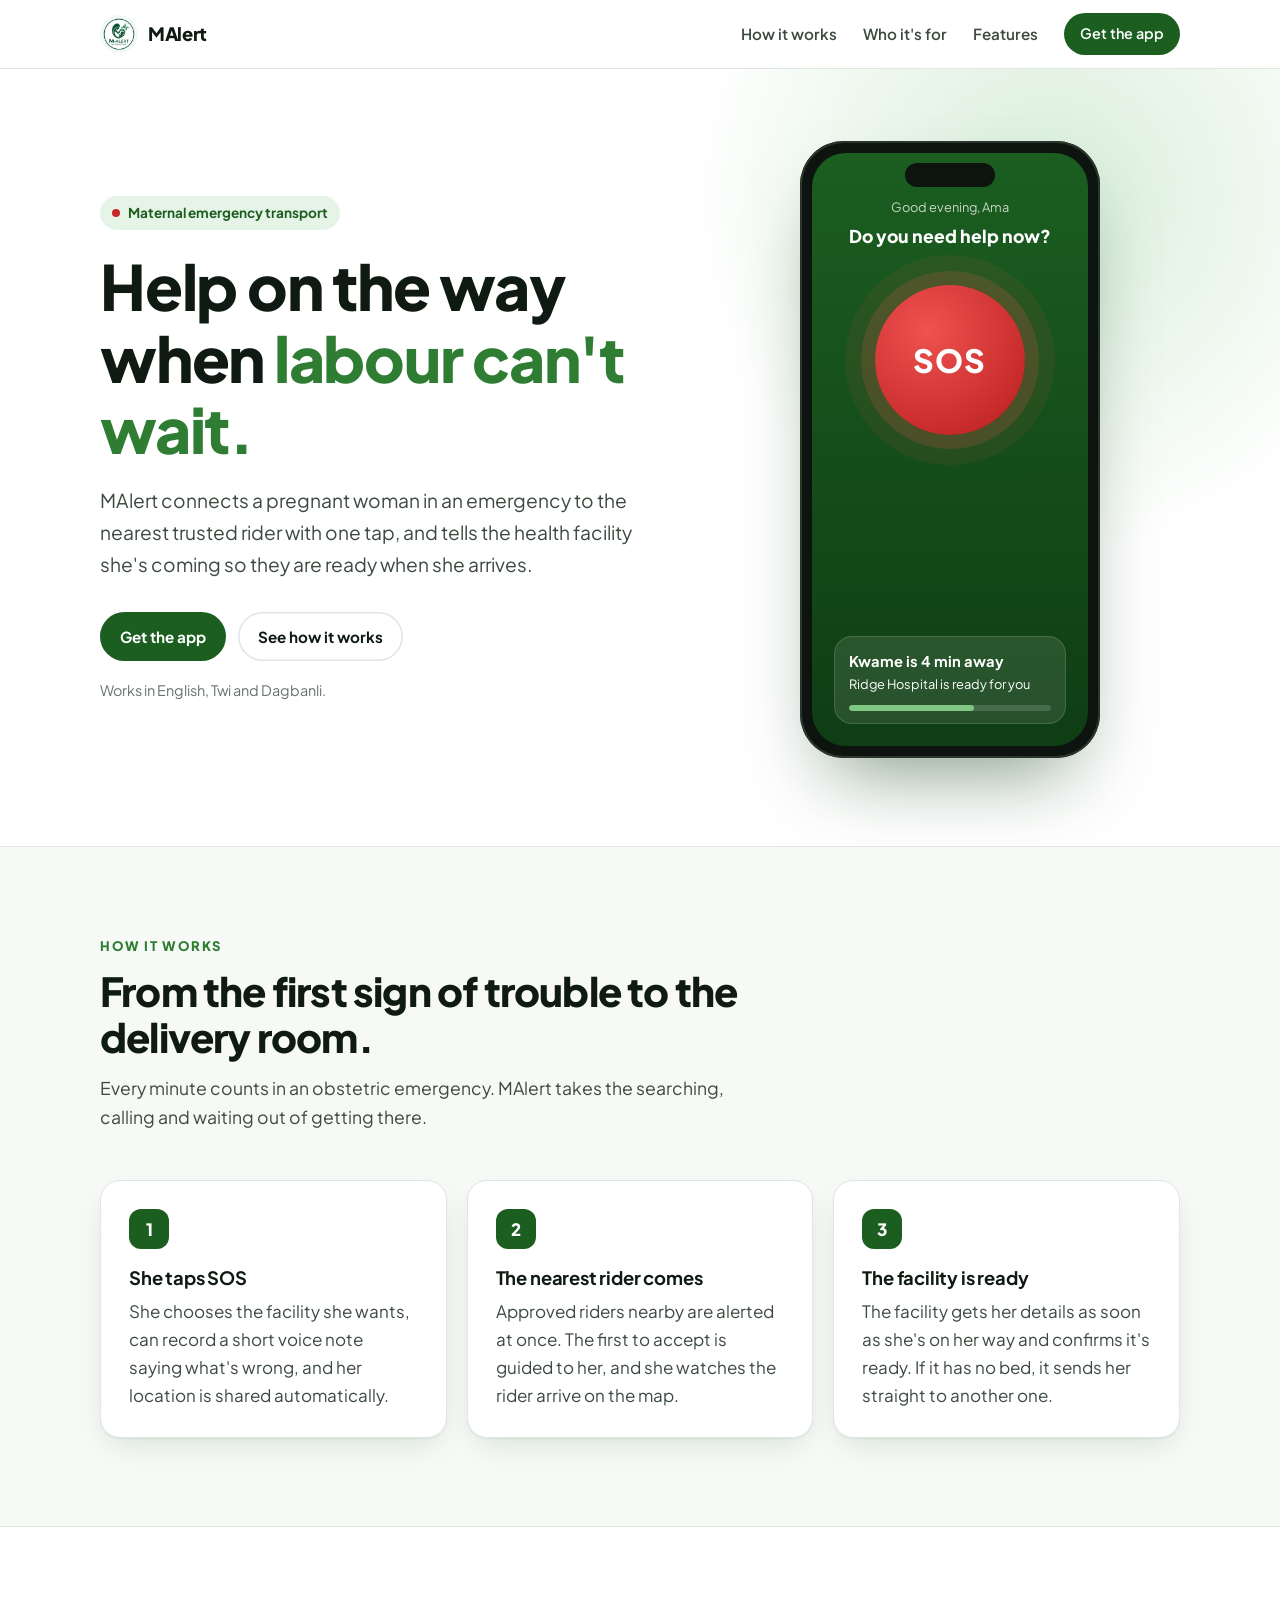
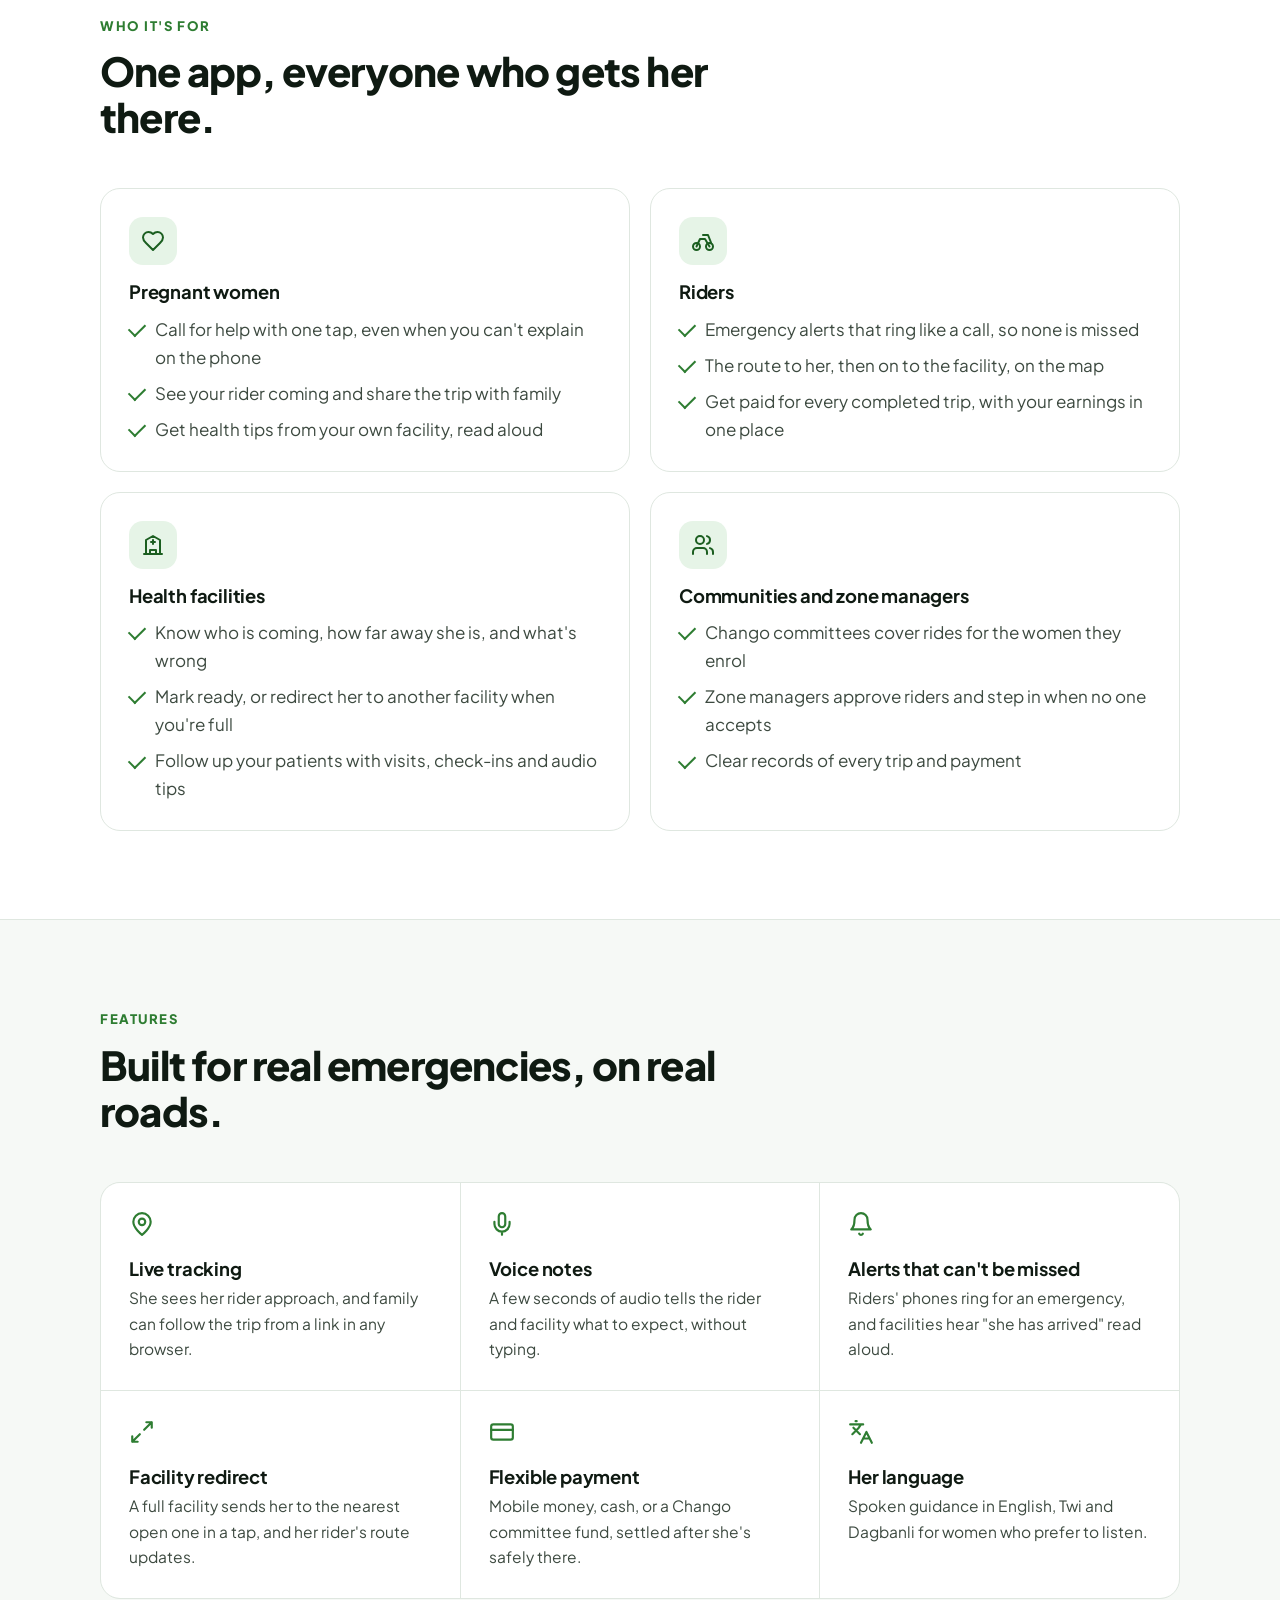
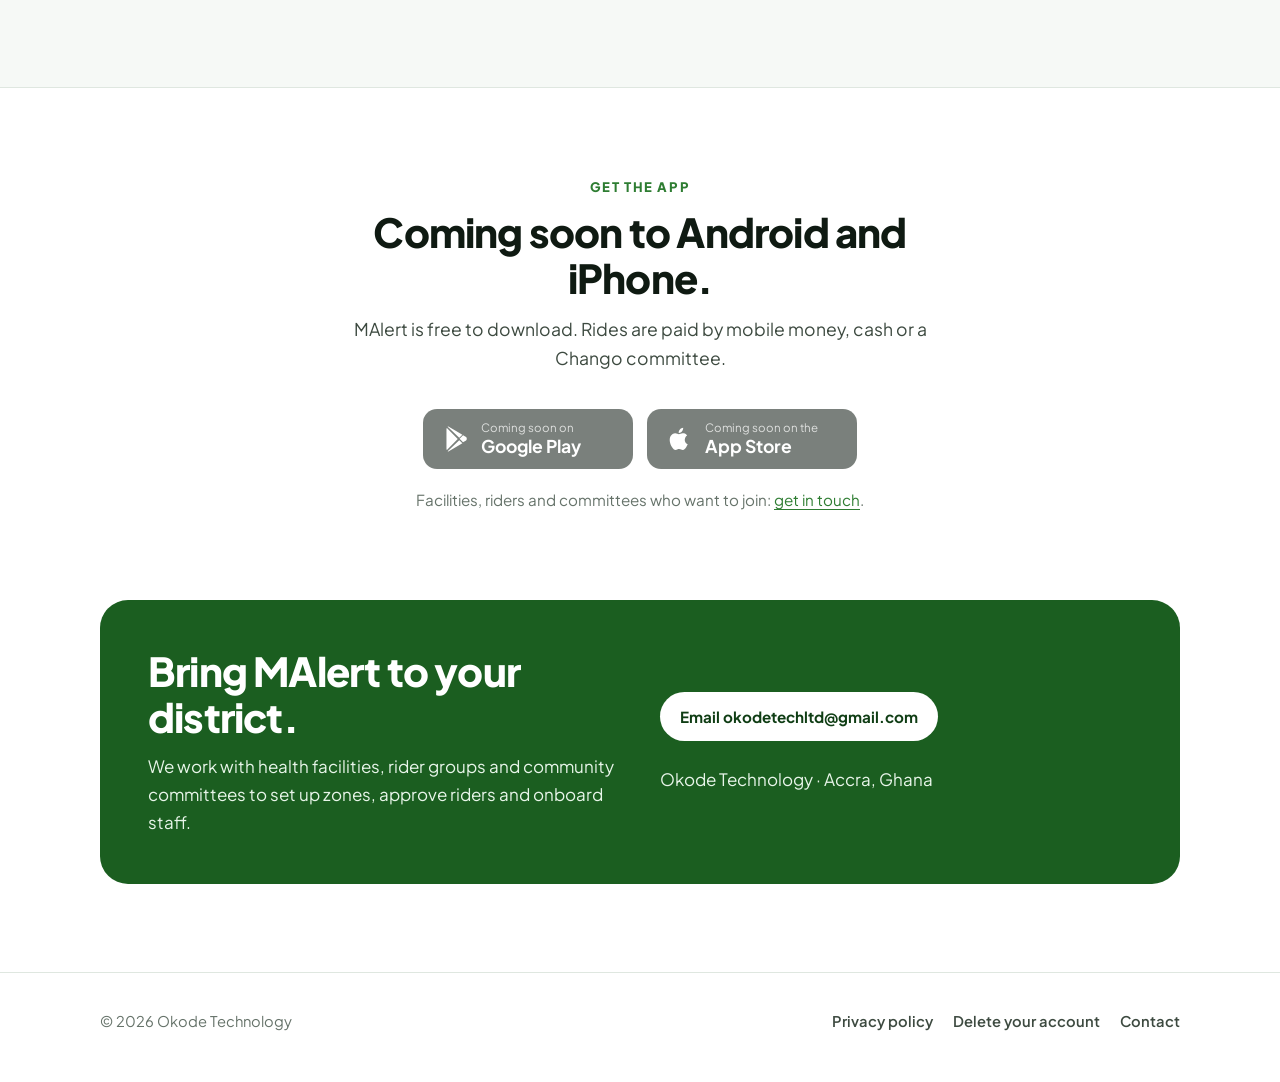
==== index.html @ fe2ef9fe "MAlert website: landing page, privacy policy, account deletion Co-Authored-By: Claude Opus 5.5 <nore" ====
<!doctype html>
<html lang="en">
<head>
<meta charset="utf-8">
<meta name="viewport" content="width=device-width, initial-scale=1">
<title>MAlert: Maternal Emergency Transport</title>
<meta name="description" content="MAlert gets a pregnant woman in an emergency to the right health facility fast: one tap calls the nearest rider, and the facility is ready when she arrives.">
<meta name="theme-color" content="#1b5e20">
<meta property="og:title" content="MAlert: help on the way when labour can't wait">
<meta property="og:description" content="One tap calls the nearest rider. The facility is told she's coming. Built in Ghana for mothers, riders and health facilities.">
<meta property="og:image" content="logo.png">
<meta property="og:type" content="website">
<link rel="icon" href="logo.png" type="image/png">
<link rel="apple-touch-icon" href="logo.png">
<link rel="preconnect" href="https://fonts.googleapis.com">
<link rel="preconnect" href="https://fonts.gstatic.com" crossorigin>
<link href="https://fonts.googleapis.com/css2?family=Plus+Jakarta+Sans:wght@400;500;600;700;800&display=swap" rel="stylesheet">
<link rel="stylesheet" href="styles.css">
</head>
<body>
<a class="skip" href="#main">Skip to content</a>

<header class="site-header">
  <div class="wrap">
    <a class="brand" href="./"><img src="logo.png" alt="" width="38" height="38">MAlert</a>
    <nav class="nav" aria-label="Main">
      <a href="#how">How it works</a>
      <a href="#who">Who it's for</a>
      <a href="#features">Features</a>
      <a class="btn small" href="#download">Get the app</a>
    </nav>
  </div>
</header>

<main id="main">
  <section class="hero">
    <div class="wrap">
      <div>
        <span class="eyebrow"><span class="dot" aria-hidden="true"></span>Maternal emergency transport</span>
        <h1>Help on the way when <span>labour can't wait.</span></h1>
        <p class="lede">MAlert connects a pregnant woman in an emergency to the nearest trusted rider with one tap, and tells the health facility she's coming so they are ready when she arrives.</p>
        <div class="hero-actions">
          <a class="btn" href="#download">Get the app</a>
          <a class="btn ghost" href="#how">See how it works</a>
        </div>
        <p class="hero-note">Works in English, Twi and Dagbanli.</p>
      </div>
      <div aria-hidden="true">
        <div class="phone">
          <div class="screen">
            <span class="notch"></span>
            <span class="greet">Good evening, Ama</span>
            <span class="q">Do you need help now?</span>
            <div class="sos">SOS</div>
            <div class="status-card">
              <b>Kwame is 4 min away</b>
              Ridge Hospital is ready for you
              <div class="bar"><i></i></div>
            </div>
          </div>
        </div>
      </div>
    </div>
  </section>

  <section id="how" class="tint">
    <div class="wrap">
      <div class="section-head">
        <span class="kicker">How it works</span>
        <h2>From the first sign of trouble to the delivery room.</h2>
        <p>Every minute counts in an obstetric emergency. MAlert takes the searching, calling and waiting out of getting there.</p>
      </div>
      <div class="steps">
        <article class="step">
          <h3>She taps SOS</h3>
          <p>She chooses the facility she wants, can record a short voice note saying what's wrong, and her location is shared automatically.</p>
        </article>
        <article class="step">
          <h3>The nearest rider comes</h3>
          <p>Approved riders nearby are alerted at once. The first to accept is guided to her, and she watches the rider arrive on the map.</p>
        </article>
        <article class="step">
          <h3>The facility is ready</h3>
          <p>The facility gets her details as soon as she's on her way and confirms it's ready. If it has no bed, it sends her straight to another one.</p>
        </article>
      </div>
    </div>
  </section>

  <section id="who">
    <div class="wrap">
      <div class="section-head">
        <span class="kicker">Who it's for</span>
        <h2>One app, everyone who gets her there.</h2>
      </div>
      <div class="audiences">
        <article class="audience">
          <div class="icon"><svg width="24" height="24" viewBox="0 0 24 24" fill="none" stroke="currentColor" stroke-width="2" stroke-linecap="round" stroke-linejoin="round" aria-hidden="true"><path d="M19 14c1.49-1.46 3-3.21 3-5.5A5.5 5.5 0 0 0 16.5 3c-1.76 0-3 .5-4.5 2-1.5-1.5-2.74-2-4.5-2A5.5 5.5 0 0 0 2 8.5c0 2.3 1.5 4.05 3 5.5l7 7Z"/></svg></div>
          <h3>Pregnant women</h3>
          <ul>
            <li>Call for help with one tap, even when you can't explain on the phone</li>
            <li>See your rider coming and share the trip with family</li>
            <li>Get health tips from your own facility, read aloud</li>
          </ul>
        </article>
        <article class="audience">
          <div class="icon"><svg width="24" height="24" viewBox="0 0 24 24" fill="none" stroke="currentColor" stroke-width="2" stroke-linecap="round" stroke-linejoin="round" aria-hidden="true"><circle cx="5.5" cy="17.5" r="3.5"/><circle cx="18.5" cy="17.5" r="3.5"/><path d="M15 6h2l3 7.5M5.5 17.5 9 10h5l4.5 7.5M12 6h3"/></svg></div>
          <h3>Riders</h3>
          <ul>
            <li>Emergency alerts that ring like a call, so none is missed</li>
            <li>The route to her, then on to the facility, on the map</li>
            <li>Get paid for every completed trip, with your earnings in one place</li>
          </ul>
        </article>
        <article class="audience">
          <div class="icon"><svg width="24" height="24" viewBox="0 0 24 24" fill="none" stroke="currentColor" stroke-width="2" stroke-linecap="round" stroke-linejoin="round" aria-hidden="true"><path d="M3 21h18M5 21V7l7-4 7 4v14M10 9h4M12 7v4M9 21v-4h6v4"/></svg></div>
          <h3>Health facilities</h3>
          <ul>
            <li>Know who is coming, how far away she is, and what's wrong</li>
            <li>Mark ready, or redirect her to another facility when you're full</li>
            <li>Follow up your patients with visits, check-ins and audio tips</li>
          </ul>
        </article>
        <article class="audience">
          <div class="icon"><svg width="24" height="24" viewBox="0 0 24 24" fill="none" stroke="currentColor" stroke-width="2" stroke-linecap="round" stroke-linejoin="round" aria-hidden="true"><path d="M16 21v-2a4 4 0 0 0-4-4H6a4 4 0 0 0-4 4v2"/><circle cx="9" cy="7" r="4"/><path d="M22 21v-2a4 4 0 0 0-3-3.87M16 3.13a4 4 0 0 1 0 7.75"/></svg></div>
          <h3>Communities and zone managers</h3>
          <ul>
            <li>Chango committees cover rides for the women they enrol</li>
            <li>Zone managers approve riders and step in when no one accepts</li>
            <li>Clear records of every trip and payment</li>
          </ul>
        </article>
      </div>
    </div>
  </section>

  <section id="features" class="tint">
    <div class="wrap">
      <div class="section-head">
        <span class="kicker">Features</span>
        <h2>Built for real emergencies, on real roads.</h2>
      </div>
      <div class="features">
        <div class="feature">
          <svg width="26" height="26" viewBox="0 0 24 24" fill="none" stroke="currentColor" stroke-width="2" stroke-linecap="round" stroke-linejoin="round" aria-hidden="true"><path d="M20 10c0 6-8 12-8 12s-8-6-8-12a8 8 0 0 1 16 0Z"/><circle cx="12" cy="10" r="3"/></svg>
          <h3>Live tracking</h3>
          <p>She sees her rider approach, and family can follow the trip from a link in any browser.</p>
        </div>
        <div class="feature">
          <svg width="26" height="26" viewBox="0 0 24 24" fill="none" stroke="currentColor" stroke-width="2" stroke-linecap="round" stroke-linejoin="round" aria-hidden="true"><path d="M12 2a3 3 0 0 0-3 3v7a3 3 0 0 0 6 0V5a3 3 0 0 0-3-3Z"/><path d="M19 10v2a7 7 0 0 1-14 0v-2M12 19v3"/></svg>
          <h3>Voice notes</h3>
          <p>A few seconds of audio tells the rider and facility what to expect, without typing.</p>
        </div>
        <div class="feature">
          <svg width="26" height="26" viewBox="0 0 24 24" fill="none" stroke="currentColor" stroke-width="2" stroke-linecap="round" stroke-linejoin="round" aria-hidden="true"><path d="M6 8a6 6 0 0 1 12 0c0 7 3 9 3 9H3s3-2 3-9M10.3 21a1.94 1.94 0 0 0 3.4 0"/></svg>
          <h3>Alerts that can't be missed</h3>
          <p>Riders' phones ring for an emergency, and facilities hear "she has arrived" read aloud.</p>
        </div>
        <div class="feature">
          <svg width="26" height="26" viewBox="0 0 24 24" fill="none" stroke="currentColor" stroke-width="2" stroke-linecap="round" stroke-linejoin="round" aria-hidden="true"><path d="M16 3h5v5M21 3l-7 7M8 21H3v-5M3 21l7-7"/></svg>
          <h3>Facility redirect</h3>
          <p>A full facility sends her to the nearest open one in a tap, and her rider's route updates.</p>
        </div>
        <div class="feature">
          <svg width="26" height="26" viewBox="0 0 24 24" fill="none" stroke="currentColor" stroke-width="2" stroke-linecap="round" stroke-linejoin="round" aria-hidden="true"><rect x="2" y="5" width="20" height="14" rx="2"/><path d="M2 10h20"/></svg>
          <h3>Flexible payment</h3>
          <p>Mobile money, cash, or a Chango committee fund, settled after she's safely there.</p>
        </div>
        <div class="feature">
          <svg width="26" height="26" viewBox="0 0 24 24" fill="none" stroke="currentColor" stroke-width="2" stroke-linecap="round" stroke-linejoin="round" aria-hidden="true"><path d="m5 8 6 6M4 14l6-6 2-3M2 5h12M7 2h1M22 22l-5-10-5 10M14 18h6"/></svg>
          <h3>Her language</h3>
          <p>Spoken guidance in English, Twi and Dagbanli for women who prefer to listen.</p>
        </div>
      </div>
    </div>
  </section>

  <section id="download" class="download">
    <div class="wrap">
      <div class="section-head">
        <span class="kicker">Get the app</span>
        <h2>Coming soon to Android and iPhone.</h2>
        <p>MAlert is free to download. Rides are paid by mobile money, cash or a Chango committee.</p>
      </div>
      <div class="stores">
        <a class="store" aria-disabled="true" role="link" tabindex="-1">
          <svg width="26" height="26" viewBox="0 0 24 24" fill="currentColor" aria-hidden="true"><path d="M3.6 1.8c-.3.3-.4.7-.4 1.2v18c0 .5.1.9.4 1.2l10-10.2L3.6 1.8Zm11.4 9.1 2.9-2.9L5.4.8c-.4-.2-.8-.3-1.1-.2l10.7 10.3Zm0 2.2L4.3 23.4c.3.1.7 0 1.1-.2l12.5-7.2-2.9-2.9Zm6.3-2.9-2.8-1.6-3.2 3.2 3.2 3.2 2.8-1.6c.9-.5.9-2.7 0-3.2Z"/></svg>
          <span><small>Coming soon on</small><b>Google Play</b></span>
        </a>
        <a class="store" aria-disabled="true" role="link" tabindex="-1">
          <svg width="26" height="26" viewBox="0 0 24 24" fill="currentColor" aria-hidden="true"><path d="M16.4 12.6c0-2.6 2.1-3.8 2.2-3.9-1.2-1.8-3.1-2-3.7-2-1.6-.2-3.1.9-3.9.9-.8 0-2.1-.9-3.4-.9-1.7 0-3.3 1-4.2 2.6-1.8 3.1-.5 7.7 1.3 10.2.9 1.2 1.9 2.6 3.2 2.6 1.3-.1 1.8-.8 3.3-.8 1.6 0 2 .8 3.4.8 1.4 0 2.3-1.3 3.1-2.5 1-1.4 1.4-2.8 1.4-2.9-.1 0-2.7-1-2.7-4.1ZM13.9 4.9c.7-.9 1.2-2 1-3.2-1 0-2.3.7-3 1.6-.7.8-1.2 2-1.1 3.1 1.2.1 2.4-.6 3.1-1.5Z"/></svg>
          <span><small>Coming soon on the</small><b>App Store</b></span>
        </a>
      </div>
      <p class="soon">Facilities, riders and committees who want to join: <a href="mailto:okodetechltd@gmail.com?subject=Joining%20MAlert">get in touch</a>.</p>
    </div>
  </section>

  <section id="contact" style="padding-top: 0">
    <div class="wrap">
      <div class="contact">
        <div>
          <h2>Bring MAlert to your district.</h2>
          <p>We work with health facilities, rider groups and community committees to set up zones, approve riders and onboard staff.</p>
        </div>
        <div class="contact-actions">
          <a class="btn" href="mailto:okodetechltd@gmail.com?subject=MAlert%20partnership">Email okodetechltd@gmail.com</a>
          <p>Okode Technology · Accra, Ghana</p>
        </div>
      </div>
    </div>
  </section>
</main>

<footer>
  <div class="wrap">
    <span>© 2026 Okode Technology</span>
    <nav aria-label="Legal">
      <a href="privacy.html">Privacy policy</a>
      <a href="delete-account.html">Delete your account</a>
      <a href="mailto:okodetechltd@gmail.com">Contact</a>
    </nav>
  </div>
</footer>
</body>
</html>
---- styles.css ----
:root {
  --green-900: #0f3d14;
  --green-800: #1b5e20;
  --green-700: #2e7d32;
  --green-500: #4caf50;
  --green-100: #e6f4e7;
  --green-50: #f3faf3;
  --ink: #0f1a12;
  --body: #3d4a40;
  --muted: #66736a;
  --line: #dfe7e0;
  --bg: #ffffff;
  --surface: #f6f9f6;
  --card: #ffffff;
  --red: #c62828;
  --red-100: #fdecec;
  --amber: #b45309;
  --amber-100: #fef3c7;
  --radius: 20px;
  --shadow: 0 1px 2px rgba(15, 61, 20, .06), 0 12px 32px -12px rgba(15, 61, 20, .18);
  color-scheme: light;
}

@media (prefers-color-scheme: dark) {
  :root {
    --green-100: #163a1a;
    --green-50: #10261a;
    --ink: #eef4ef;
    --body: #c4d0c6;
    --muted: #93a196;
    --line: #253328;
    --bg: #0b130d;
    --surface: #0f1a12;
    --card: #132016;
    --red-100: #3a1414;
    --amber-100: #3a2a0c;
    --shadow: 0 1px 2px rgba(0, 0, 0, .3), 0 12px 32px -12px rgba(0, 0, 0, .6);
    color-scheme: dark;
  }
}

* { box-sizing: border-box; }
html { scroll-behavior: smooth; -webkit-text-size-adjust: 100%; }
@media (prefers-reduced-motion: reduce) { html { scroll-behavior: auto; } }

body {
  margin: 0;
  background: var(--bg);
  color: var(--body);
  font: 17px/1.65 "Plus Jakarta Sans", system-ui, -apple-system, "Segoe UI", Roboto, sans-serif;
  overflow-x: hidden;
}

h1, h2, h3 { color: var(--ink); line-height: 1.15; letter-spacing: -0.02em; margin: 0; }
h1 { font-size: clamp(2.3rem, 5.4vw, 3.9rem); font-weight: 800; }
h2 { font-size: clamp(1.75rem, 3.6vw, 2.5rem); font-weight: 800; }
h3 { font-size: 1.15rem; font-weight: 700; letter-spacing: -0.01em; }
p { margin: 0; }
a { color: var(--green-700); text-underline-offset: 3px; }
@media (prefers-color-scheme: dark) { a { color: var(--green-500); } }
img { max-width: 100%; display: block; }

.wrap { width: 100%; max-width: 1120px; margin: 0 auto; padding: 0 20px; }
.skip { position: absolute; left: -999px; top: 8px; background: var(--ink); color: var(--bg); padding: 8px 14px; border-radius: 8px; z-index: 10; }
.skip:focus { left: 8px; }
:focus-visible { outline: 3px solid var(--green-500); outline-offset: 3px; border-radius: 6px; }

/* ── Header ───────────────────────────── */
.site-header {
  position: sticky; top: 0; z-index: 5;
  background: color-mix(in srgb, var(--bg) 86%, transparent);
  backdrop-filter: saturate(1.4) blur(12px);
  -webkit-backdrop-filter: saturate(1.4) blur(12px);
  border-bottom: 1px solid var(--line);
}
.site-header .wrap { display: flex; align-items: center; gap: 24px; height: 68px; }
.brand { display: flex; align-items: center; gap: 10px; text-decoration: none; color: var(--ink); font-weight: 800; font-size: 1.15rem; letter-spacing: -0.02em; }
.brand img { width: 38px; height: 38px; border-radius: 50%; }
.nav { margin-left: auto; display: flex; gap: 26px; align-items: center; }
.nav a { color: var(--body); text-decoration: none; font-weight: 600; font-size: .95rem; }
.nav a:hover { color: var(--green-700); }
.nav .btn { color: #fff; }
@media (max-width: 760px) { .nav a:not(.btn) { display: none; } }

.btn {
  display: inline-flex; align-items: center; gap: 8px;
  padding: 12px 20px; border-radius: 999px;
  background: var(--green-800); color: #fff; text-decoration: none;
  font-weight: 700; font-size: .95rem; border: 0;
  transition: background .15s ease, transform .15s ease;
}
.btn:hover { background: var(--green-900); transform: translateY(-1px); }
.btn.ghost { background: transparent; color: var(--ink); box-shadow: inset 0 0 0 1.5px var(--line); }
.btn.ghost:hover { background: var(--surface); }
.btn.small { padding: 9px 16px; font-size: .9rem; }

/* ── Hero ─────────────────────────────── */
.hero { position: relative; padding: 72px 0 88px; overflow: hidden; }
.hero::before {
  content: ""; position: absolute; inset: -30% -10% auto auto; width: 720px; height: 720px;
  background: radial-gradient(closest-side, color-mix(in srgb, var(--green-500) 22%, transparent), transparent);
  pointer-events: none;
}
.hero .wrap { position: relative; display: grid; grid-template-columns: 1.1fr .9fr; gap: 56px; align-items: center; }
@media (max-width: 900px) { .hero .wrap { grid-template-columns: 1fr; gap: 48px; } .hero { padding-top: 48px; } }
.eyebrow {
  display: inline-flex; align-items: center; gap: 8px;
  background: var(--green-100); color: var(--green-800);
  padding: 6px 12px; border-radius: 999px; font-weight: 700; font-size: .85rem; margin-bottom: 20px;
}
@media (prefers-color-scheme: dark) { .eyebrow { color: #a5d6a7; } }
.eyebrow .dot { width: 8px; height: 8px; border-radius: 50%; background: var(--red); box-shadow: 0 0 0 0 rgba(198, 40, 40, .5); animation: ping 2s infinite; }
@keyframes ping { 70% { box-shadow: 0 0 0 8px rgba(198, 40, 40, 0); } 100% { box-shadow: 0 0 0 0 rgba(198, 40, 40, 0); } }
@media (prefers-reduced-motion: reduce) { .eyebrow .dot { animation: none; } }
.hero h1 span { color: var(--green-700); }
@media (prefers-color-scheme: dark) { .hero h1 span { color: var(--green-500); } }
.lede { font-size: 1.2rem; margin-top: 20px; max-width: 34em; }
.hero-actions { display: flex; flex-wrap: wrap; gap: 12px; margin-top: 32px; }
.hero-note { margin-top: 18px; font-size: .9rem; color: var(--muted); }

/* Phone mock-up */
.phone {
  width: 300px; max-width: 100%; margin: 0 auto; aspect-ratio: 9 / 18.5;
  border-radius: 44px; padding: 12px; background: #0d140f;
  box-shadow: 0 40px 80px -30px rgba(15, 61, 20, .55), inset 0 0 0 2px #2a352c;
}
.screen {
  position: relative; height: 100%; border-radius: 34px; overflow: hidden;
  background: linear-gradient(180deg, #1b5e20 0%, #0f3d14 100%); color: #fff;
  display: flex; flex-direction: column; align-items: center; padding: 44px 22px 22px; text-align: center;
}
.screen .notch { position: absolute; top: 10px; left: 50%; transform: translateX(-50%); width: 90px; height: 24px; border-radius: 20px; background: #0d140f; }
.screen .greet { font-size: .8rem; opacity: .75; }
.screen .q { font-weight: 800; font-size: 1.1rem; margin-top: 4px; }
.sos {
  margin: 34px 0 26px; width: 150px; height: 150px; border-radius: 50%;
  background: radial-gradient(circle at 35% 30%, #ef5350, #b71c1c);
  display: grid; place-items: center; font-weight: 800; font-size: 2rem; letter-spacing: .04em;
  box-shadow: 0 0 0 14px rgba(239, 83, 80, .18), 0 0 0 30px rgba(239, 83, 80, .08);
}
.sos small { display: block; font-size: .7rem; font-weight: 600; letter-spacing: 0; opacity: .9; margin-top: -30px; }
.status-card {
  width: 100%; margin-top: auto; background: rgba(255, 255, 255, .1); border: 1px solid rgba(255, 255, 255, .14);
  border-radius: 18px; padding: 12px 14px; text-align: left; font-size: .8rem;
}
.status-card b { display: block; font-size: .92rem; }
.status-card .bar { height: 6px; border-radius: 6px; background: rgba(255, 255, 255, .15); margin-top: 10px; overflow: hidden; }
.status-card .bar i { display: block; height: 100%; width: 62%; background: #81c784; border-radius: 6px; }

/* ── Sections ─────────────────────────── */
section { padding: 88px 0; }
section.tint { background: var(--surface); border-block: 1px solid var(--line); }
.section-head { max-width: 640px; margin-bottom: 48px; }
.section-head p { margin-top: 14px; font-size: 1.1rem; }
.kicker { display: block; color: var(--green-700); font-weight: 800; font-size: .82rem; text-transform: uppercase; letter-spacing: .12em; margin-bottom: 12px; }
@media (prefers-color-scheme: dark) { .kicker { color: var(--green-500); } }

.steps { display: grid; grid-template-columns: repeat(3, 1fr); gap: 20px; counter-reset: step; }
@media (max-width: 860px) { .steps { grid-template-columns: 1fr; } }
.step { background: var(--card); border: 1px solid var(--line); border-radius: var(--radius); padding: 28px; box-shadow: var(--shadow); }
.step::before {
  counter-increment: step; content: counter(step);
  display: grid; place-items: center; width: 40px; height: 40px; border-radius: 12px;
  background: var(--green-800); color: #fff; font-weight: 800; margin-bottom: 18px;
}
.step p { margin-top: 8px; }

.audiences { display: grid; grid-template-columns: repeat(2, 1fr); gap: 20px; }
@media (max-width: 760px) { .audiences { grid-template-columns: 1fr; } }
.audience { background: var(--card); border: 1px solid var(--line); border-radius: var(--radius); padding: 28px; }
.audience .icon { width: 48px; height: 48px; border-radius: 14px; display: grid; place-items: center; background: var(--green-100); color: var(--green-800); margin-bottom: 16px; }
@media (prefers-color-scheme: dark) { .audience .icon { color: #a5d6a7; } }
.audience ul { margin: 12px 0 0; padding: 0; list-style: none; }
.audience li { position: relative; padding-left: 26px; margin-top: 8px; }
.audience li::before {
  content: ""; position: absolute; left: 0; top: .5em; width: 14px; height: 8px;
  border-left: 2.5px solid var(--green-700); border-bottom: 2.5px solid var(--green-700); transform: rotate(-45deg);
}

.features { display: grid; grid-template-columns: repeat(3, 1fr); gap: 1px; background: var(--line); border: 1px solid var(--line); border-radius: var(--radius); overflow: hidden; }
@media (max-width: 900px) { .features { grid-template-columns: repeat(2, 1fr); } }
@media (max-width: 600px) { .features { grid-template-columns: 1fr; } }
.feature { background: var(--card); padding: 28px; }
.feature svg { color: var(--green-700); margin-bottom: 14px; }
@media (prefers-color-scheme: dark) { .feature svg { color: var(--green-500); } }
.feature p { margin-top: 6px; font-size: .97rem; }

/* Download */
.download { text-align: center; }
.download .section-head { margin: 0 auto 36px; }
.stores { display: flex; flex-wrap: wrap; gap: 14px; justify-content: center; }
.store {
  display: inline-flex; align-items: center; gap: 12px; min-width: 210px;
  padding: 12px 20px; border-radius: 14px; background: var(--ink); color: var(--bg); text-decoration: none; text-align: left;
}
.store small { display: block; font-size: .72rem; opacity: .75; line-height: 1.2; }
.store b { display: block; font-size: 1.1rem; line-height: 1.25; }
.store[aria-disabled="true"] { opacity: .55; cursor: default; }
.soon { margin-top: 18px; color: var(--muted); font-size: .95rem; }

/* Contact */
.contact { display: grid; grid-template-columns: 1fr 1fr; gap: 40px; align-items: center; background: var(--green-800); color: #e8f5e9; border-radius: 28px; padding: 48px; }
.contact h2 { color: #fff; }
.contact p { margin-top: 12px; }
.contact a { color: #fff; }
.contact .btn { background: #fff; color: var(--green-900); }
.contact .btn:hover { background: #e8f5e9; }
.contact-actions { display: flex; flex-direction: column; gap: 12px; align-items: flex-start; }
@media (max-width: 760px) { .contact { grid-template-columns: 1fr; padding: 32px 24px; } }

/* ── Footer ───────────────────────────── */
footer { border-top: 1px solid var(--line); padding: 36px 0 48px; font-size: .92rem; color: var(--muted); }
footer .wrap { display: flex; flex-wrap: wrap; gap: 16px 32px; align-items: center; justify-content: space-between; }
footer nav { display: flex; flex-wrap: wrap; gap: 20px; }
footer a { color: var(--body); text-decoration: none; font-weight: 600; }
footer a:hover { color: var(--green-700); }

/* ── Document pages (privacy, delete account) ── */
.doc { padding: 56px 0 80px; }
.doc .wrap { max-width: 760px; }
.doc h1 { font-size: clamp(2rem, 4.4vw, 2.8rem); }
.doc h2 { font-size: 1.3rem; margin: 2.2rem 0 .6rem; letter-spacing: -0.01em; }
.doc p, .doc li { margin-top: .6rem; }
.doc ul, .doc ol { padding-left: 1.3rem; }
.doc .updated { color: var(--muted); font-size: .95rem; margin-top: 10px; }
.doc .note { margin-top: 1.4rem; background: var(--amber-100); border-radius: 14px; padding: 14px 18px; color: var(--ink); }
.doc .card { background: var(--surface); border: 1px solid var(--line); border-radius: var(--radius); padding: 22px 24px; margin-top: 1.2rem; }
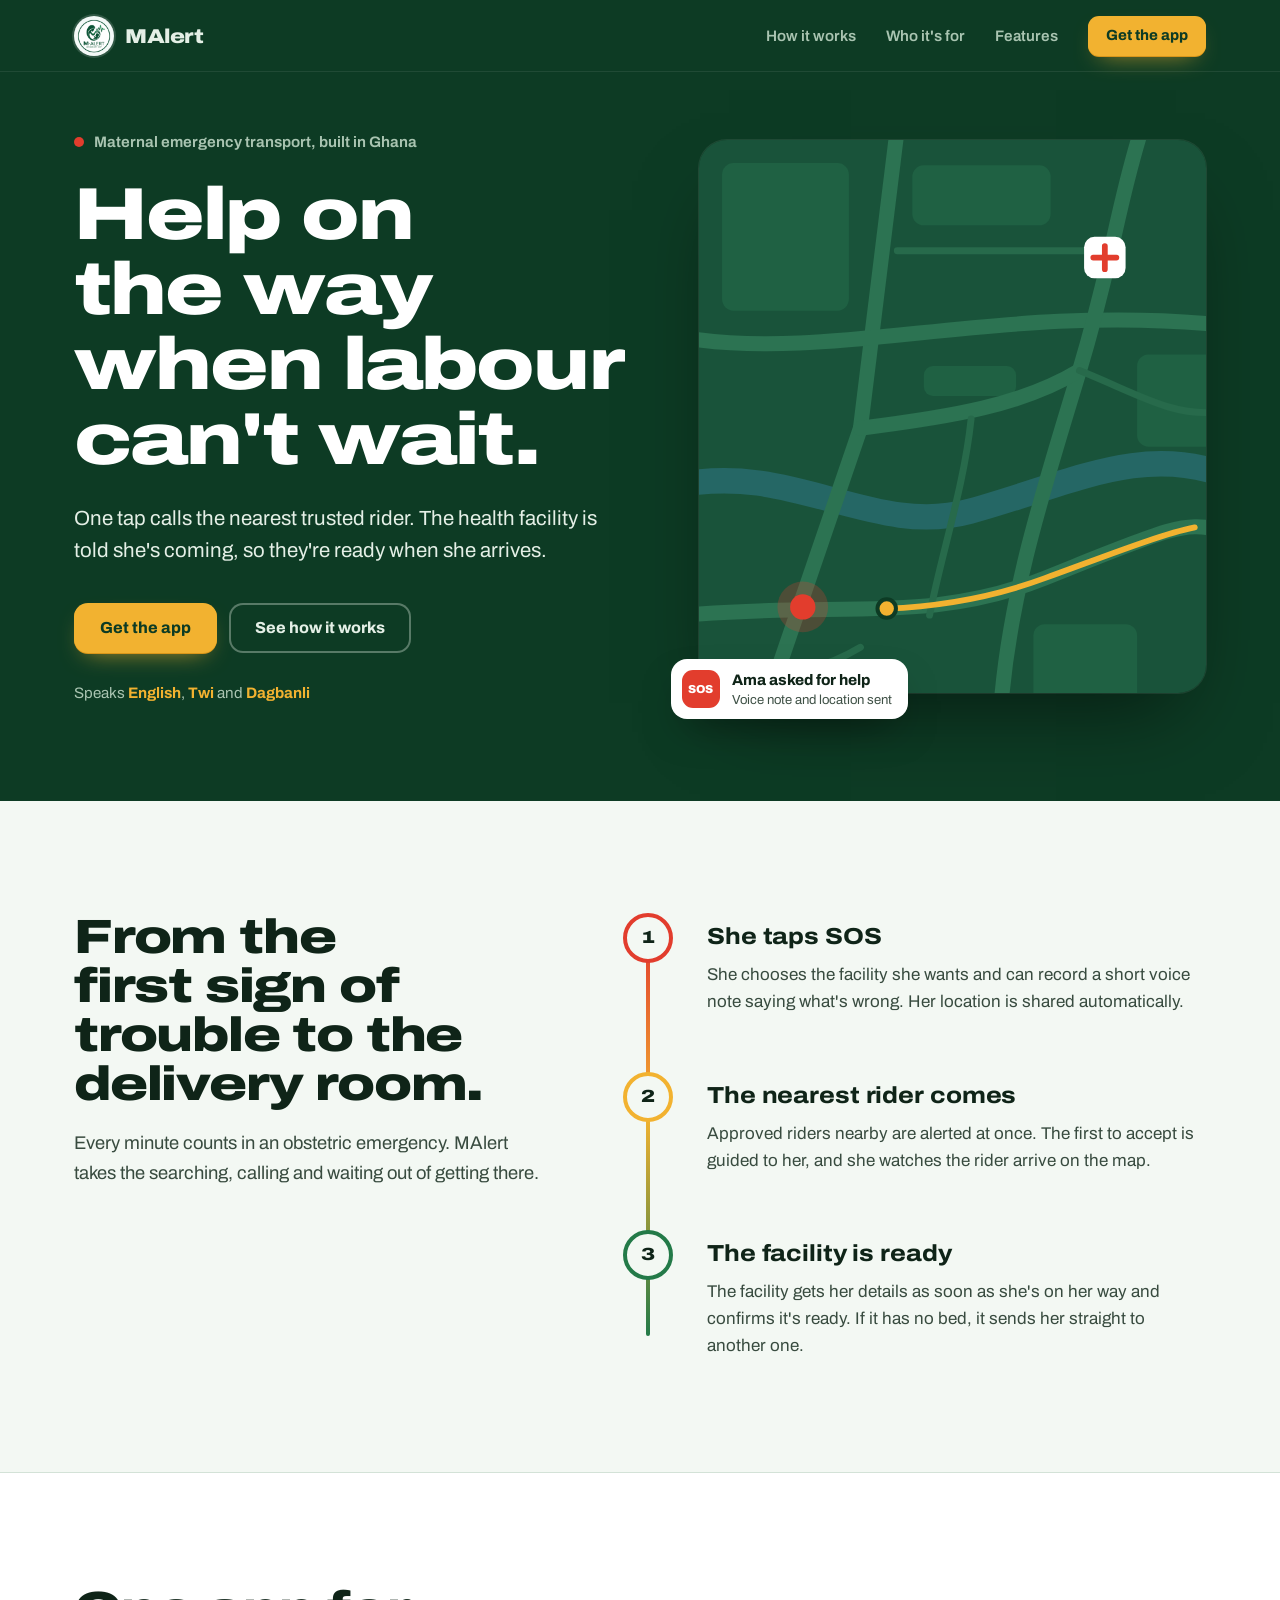
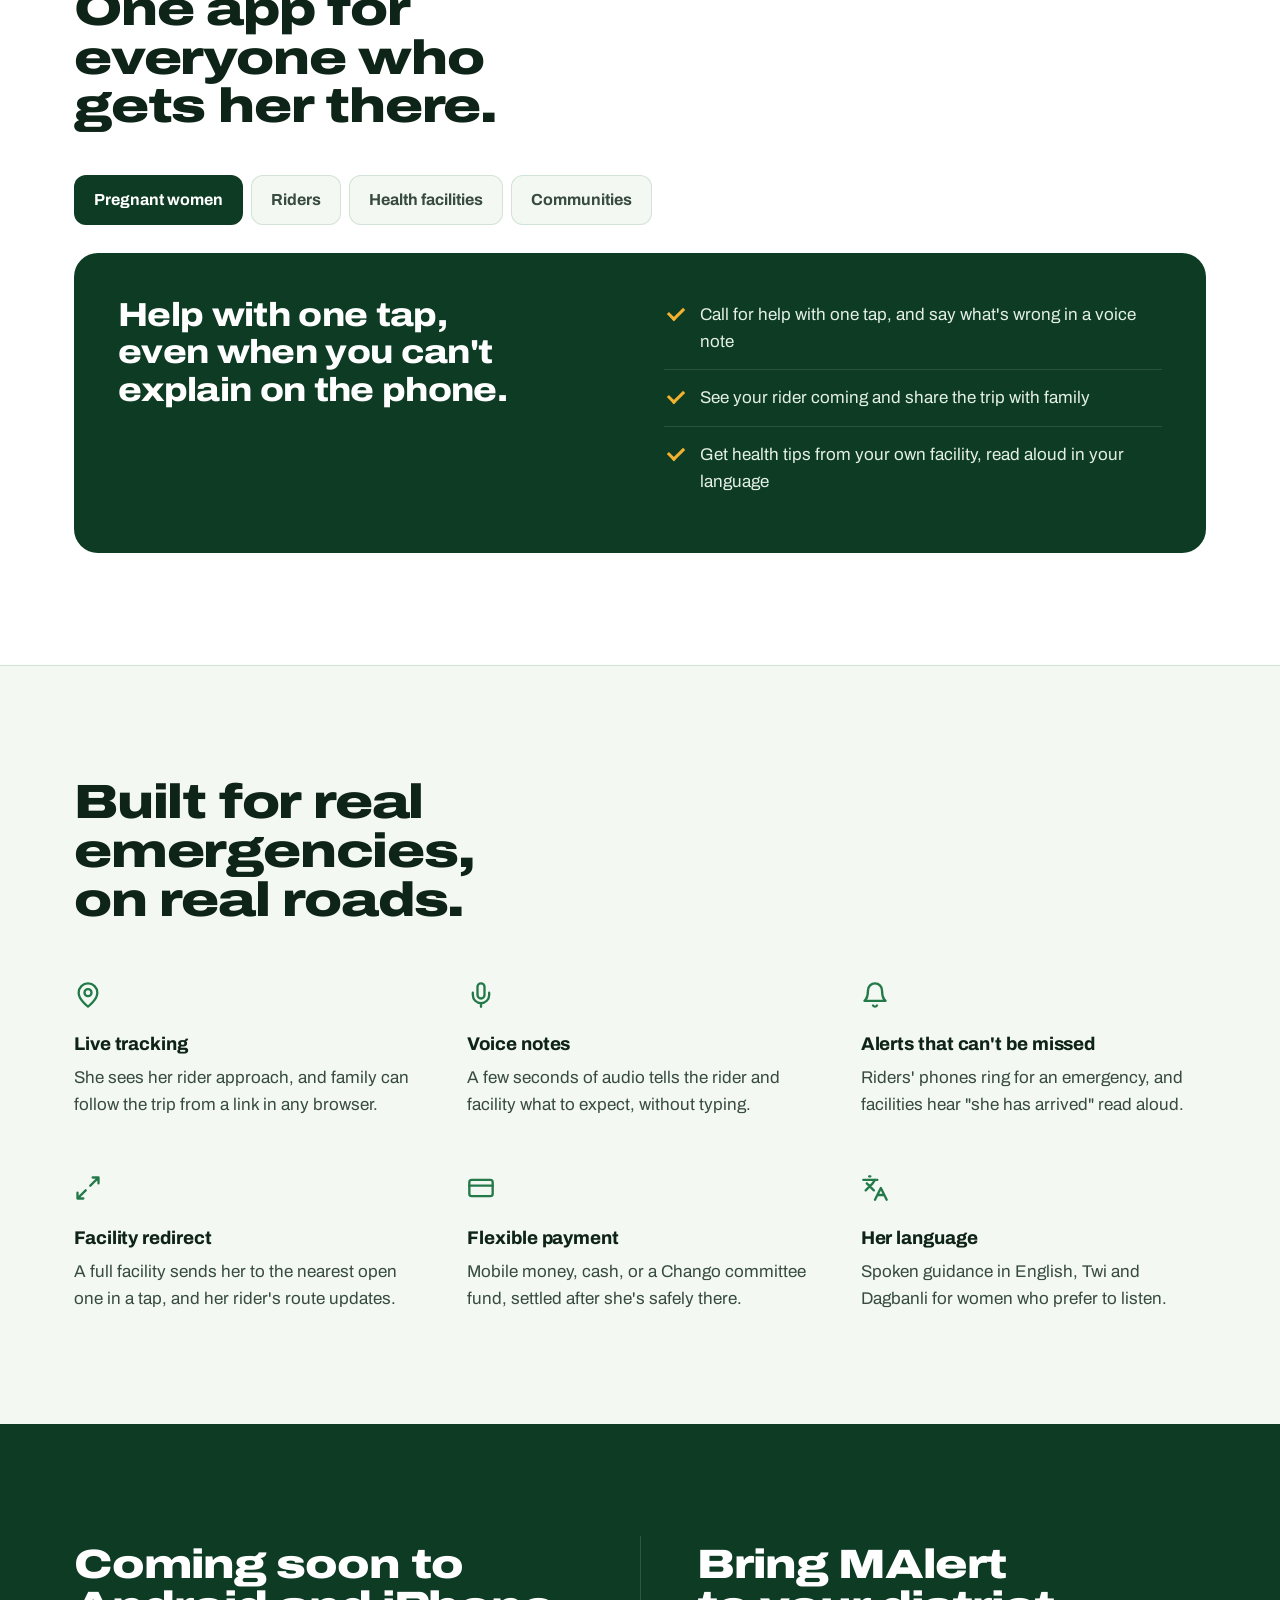
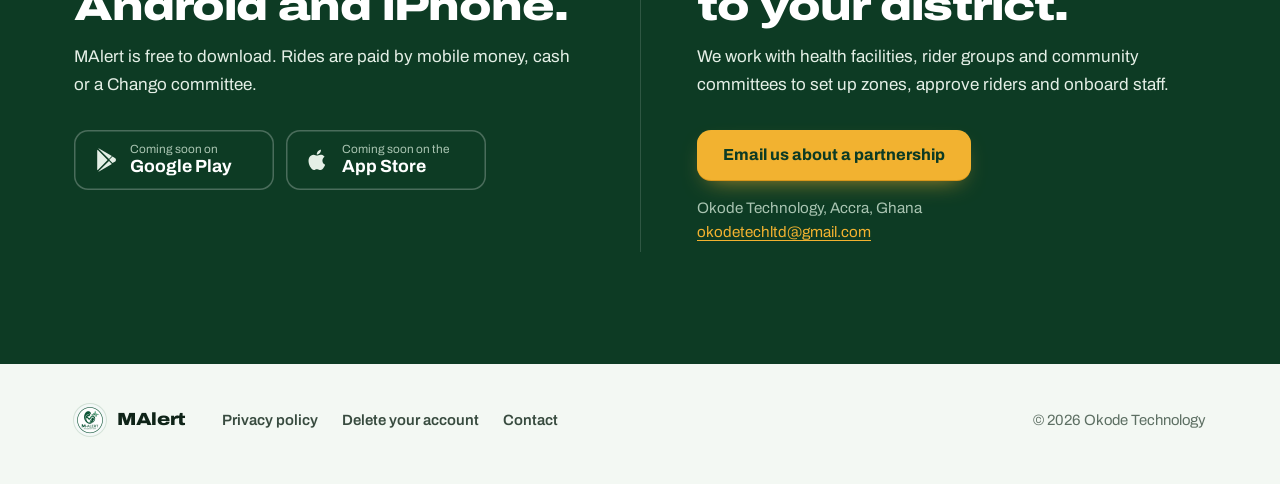
==== commit 0254e3bc: "Redesign the site: forest and gold, animated trip map, route-line steps Archivo with its width axis " ====
--- a/index.html
+++ b/index.html
@@ -5,7 +5,7 @@
 <meta name="viewport" content="width=device-width, initial-scale=1">
 <title>MAlert: Maternal Emergency Transport</title>
 <meta name="description" content="MAlert gets a pregnant woman in an emergency to the right health facility fast: one tap calls the nearest rider, and the facility is ready when she arrives.">
-<meta name="theme-color" content="#1b5e20">
+<meta name="theme-color" content="#0d3b24">
 <meta property="og:title" content="MAlert: help on the way when labour can't wait">
 <meta property="og:description" content="One tap calls the nearest rider. The facility is told she's coming. Built in Ghana for mothers, riders and health facilities.">
 <meta property="og:image" content="logo.png">
@@ -14,160 +14,191 @@
 <link rel="apple-touch-icon" href="logo.png">
 <link rel="preconnect" href="https://fonts.googleapis.com">
 <link rel="preconnect" href="https://fonts.gstatic.com" crossorigin>
-<link href="https://fonts.googleapis.com/css2?family=Plus+Jakarta+Sans:wght@400;500;600;700;800&display=swap" rel="stylesheet">
+<link href="https://fonts.googleapis.com/css2?family=Archivo:wdth,wght@62..125,400..900&display=swap" rel="stylesheet">
 <link rel="stylesheet" href="styles.css">
 </head>
-<body>
+<body class="home">
 <a class="skip" href="#main">Skip to content</a>
 
 <header class="site-header">
   <div class="wrap">
-    <a class="brand" href="./"><img src="logo.png" alt="" width="38" height="38">MAlert</a>
+    <a class="brand" href="./"><img src="logo.png" alt="" width="40" height="40">MAlert</a>
     <nav class="nav" aria-label="Main">
       <a href="#how">How it works</a>
       <a href="#who">Who it's for</a>
       <a href="#features">Features</a>
-      <a class="btn small" href="#download">Get the app</a>
+      <a class="btn gold small" href="#download">Get the app</a>
     </nav>
   </div>
 </header>
 
 <main id="main">
   <section class="hero">
-    <div class="wrap">
-      <div>
-        <span class="eyebrow"><span class="dot" aria-hidden="true"></span>Maternal emergency transport</span>
-        <h1>Help on the way when <span>labour can't wait.</span></h1>
-        <p class="lede">MAlert connects a pregnant woman in an emergency to the nearest trusted rider with one tap, and tells the health facility she's coming so they are ready when she arrives.</p>
+    <div class="wrap hero-grid">
+      <div class="hero-copy">
+        <p class="tag"><span class="pulse" aria-hidden="true"></span>Maternal emergency transport, built in Ghana</p>
+        <h1>Help on the way when labour can't wait.</h1>
+        <p class="lede">One tap calls the nearest trusted rider. The health facility is told she's coming, so they're ready when she arrives.</p>
         <div class="hero-actions">
-          <a class="btn" href="#download">Get the app</a>
-          <a class="btn ghost" href="#how">See how it works</a>
-        </div>
-        <p class="hero-note">Works in English, Twi and Dagbanli.</p>
-      </div>
-      <div aria-hidden="true">
-        <div class="phone">
-          <div class="screen">
-            <span class="notch"></span>
-            <span class="greet">Good evening, Ama</span>
-            <span class="q">Do you need help now?</span>
-            <div class="sos">SOS</div>
-            <div class="status-card">
-              <b>Kwame is 4 min away</b>
-              Ridge Hospital is ready for you
-              <div class="bar"><i></i></div>
-            </div>
-          </div>
-        </div>
-      </div>
-    </div>
-  </section>
-
-  <section id="how" class="tint">
-    <div class="wrap">
-      <div class="section-head">
-        <span class="kicker">How it works</span>
+          <a class="btn gold" href="#download">Get the app</a>
+          <a class="btn line" href="#how">See how it works</a>
+        </div>
+        <p class="langs">Speaks <b>English</b>, <b>Twi</b> and <b>Dagbanli</b></p>
+      </div>
+
+      <div class="trip" aria-hidden="true">
+        <svg class="map" viewBox="0 0 440 480" preserveAspectRatio="xMidYMid slice">
+          <rect width="440" height="480" class="m-ground"/>
+          <path class="m-water" d="M-20 300 C 80 278, 150 345, 235 322 S 385 262, 460 292"/>
+          <g class="m-block">
+            <rect x="185" y="22" width="120" height="52" rx="10"/>
+            <rect x="20" y="20" width="110" height="128" rx="10"/>
+            <rect x="380" y="186" width="70" height="80" rx="10"/>
+            <rect x="290" y="420" width="90" height="70" rx="10"/>
+            <rect x="195" y="196" width="80" height="26" rx="8"/>
+          </g>
+          <g class="m-road">
+            <path d="M-10 412 C 120 400, 200 420, 300 380 S 420 330, 450 338"/>
+            <path d="M58 490 L 140 250 L 172 -10"/>
+            <path d="M-10 172 C 120 192, 260 142, 450 160"/>
+            <path d="M262 490 C 270 390, 300 300, 330 200 S 362 60, 384 -10"/>
+            <path d="M140 250 C 220 240, 280 230, 330 200"/>
+          </g>
+          <g class="m-lane">
+            <path d="M0 470 C 60 460, 90 470, 140 440"/>
+            <path d="M330 200 C 380 220, 410 240, 450 236"/>
+            <path d="M200 412 C 210 360, 230 300, 236 242"/>
+            <path d="M172 96 L 340 96"/>
+          </g>
+          <path class="route route-rider" pathLength="1" d="M430 336 C 400 342, 350 362, 300 380 C 230 406, 160 410, 90 405"/>
+          <path class="route route-trip" pathLength="1" d="M90 405 L 140 250 C 220 240, 280 230, 330 200 C 342 170, 348 140, 352 120"/>
+          <g class="pin-her">
+            <circle class="halo" cx="90" cy="405" r="22"/>
+            <circle cx="90" cy="405" r="11"/>
+          </g>
+          <path id="ride" fill="none" d="M430 336 C 400 342, 350 362, 300 380 C 230 406, 160 410, 90 405 L 140 250 C 220 240, 280 230, 330 200 C 342 170, 348 140, 352 120"/>
+          <g class="pin-rider">
+            <circle id="rider" cx="352" cy="120" r="8"/>
+          </g>
+          <g class="pin-facility">
+            <rect x="334" y="84" width="36" height="36" rx="9"/>
+            <path d="M352 92 v20 M342 102 h20"/>
+          </g>
+        </svg>
+
+        <div class="chip chip-sos"><span class="sos-dot">SOS</span><span><b>Ama asked for help</b>Voice note and location sent</span></div>
+        <div class="chip chip-rider"><span class="ico">
+          <svg width="18" height="18" viewBox="0 0 24 24" fill="none" stroke="currentColor" stroke-width="2.2" stroke-linecap="round" stroke-linejoin="round"><circle cx="5.5" cy="17.5" r="3.5"/><circle cx="18.5" cy="17.5" r="3.5"/><path d="M15 6h2l3 7.5M5.5 17.5 9 10h5l4.5 7.5M12 6h3"/></svg>
+        </span><span><b>Kwame is 4 min away</b>Accepted the emergency</span></div>
+        <div class="chip chip-facility"><span class="ico ok">
+          <svg width="18" height="18" viewBox="0 0 24 24" fill="none" stroke="currentColor" stroke-width="2.6" stroke-linecap="round" stroke-linejoin="round"><path d="M20 6 9 17l-5-5"/></svg>
+        </span><span><b>Ridge Hospital is ready</b>A bed is waiting for her</span></div>
+      </div>
+    </div>
+  </section>
+
+  <section id="how" class="how">
+    <div class="wrap how-grid">
+      <div class="how-head">
         <h2>From the first sign of trouble to the delivery room.</h2>
         <p>Every minute counts in an obstetric emergency. MAlert takes the searching, calling and waiting out of getting there.</p>
       </div>
-      <div class="steps">
-        <article class="step">
+      <ol class="stops">
+        <li class="stop">
+          <span class="marker sos" aria-hidden="true"></span>
           <h3>She taps SOS</h3>
-          <p>She chooses the facility she wants, can record a short voice note saying what's wrong, and her location is shared automatically.</p>
-        </article>
-        <article class="step">
+          <p>She chooses the facility she wants and can record a short voice note saying what's wrong. Her location is shared automatically.</p>
+        </li>
+        <li class="stop">
+          <span class="marker rider" aria-hidden="true"></span>
           <h3>The nearest rider comes</h3>
           <p>Approved riders nearby are alerted at once. The first to accept is guided to her, and she watches the rider arrive on the map.</p>
-        </article>
-        <article class="step">
+        </li>
+        <li class="stop">
+          <span class="marker facility" aria-hidden="true"></span>
           <h3>The facility is ready</h3>
           <p>The facility gets her details as soon as she's on her way and confirms it's ready. If it has no bed, it sends her straight to another one.</p>
-        </article>
-      </div>
-    </div>
-  </section>
-
-  <section id="who">
+        </li>
+      </ol>
+    </div>
+  </section>
+
+  <section id="who" class="who">
     <div class="wrap">
-      <div class="section-head">
-        <span class="kicker">Who it's for</span>
-        <h2>One app, everyone who gets her there.</h2>
-      </div>
-      <div class="audiences">
-        <article class="audience">
-          <div class="icon"><svg width="24" height="24" viewBox="0 0 24 24" fill="none" stroke="currentColor" stroke-width="2" stroke-linecap="round" stroke-linejoin="round" aria-hidden="true"><path d="M19 14c1.49-1.46 3-3.21 3-5.5A5.5 5.5 0 0 0 16.5 3c-1.76 0-3 .5-4.5 2-1.5-1.5-2.74-2-4.5-2A5.5 5.5 0 0 0 2 8.5c0 2.3 1.5 4.05 3 5.5l7 7Z"/></svg></div>
-          <h3>Pregnant women</h3>
-          <ul>
-            <li>Call for help with one tap, even when you can't explain on the phone</li>
-            <li>See your rider coming and share the trip with family</li>
-            <li>Get health tips from your own facility, read aloud</li>
-          </ul>
-        </article>
-        <article class="audience">
-          <div class="icon"><svg width="24" height="24" viewBox="0 0 24 24" fill="none" stroke="currentColor" stroke-width="2" stroke-linecap="round" stroke-linejoin="round" aria-hidden="true"><circle cx="5.5" cy="17.5" r="3.5"/><circle cx="18.5" cy="17.5" r="3.5"/><path d="M15 6h2l3 7.5M5.5 17.5 9 10h5l4.5 7.5M12 6h3"/></svg></div>
-          <h3>Riders</h3>
-          <ul>
-            <li>Emergency alerts that ring like a call, so none is missed</li>
-            <li>The route to her, then on to the facility, on the map</li>
-            <li>Get paid for every completed trip, with your earnings in one place</li>
-          </ul>
-        </article>
-        <article class="audience">
-          <div class="icon"><svg width="24" height="24" viewBox="0 0 24 24" fill="none" stroke="currentColor" stroke-width="2" stroke-linecap="round" stroke-linejoin="round" aria-hidden="true"><path d="M3 21h18M5 21V7l7-4 7 4v14M10 9h4M12 7v4M9 21v-4h6v4"/></svg></div>
-          <h3>Health facilities</h3>
-          <ul>
-            <li>Know who is coming, how far away she is, and what's wrong</li>
-            <li>Mark ready, or redirect her to another facility when you're full</li>
-            <li>Follow up your patients with visits, check-ins and audio tips</li>
-          </ul>
-        </article>
-        <article class="audience">
-          <div class="icon"><svg width="24" height="24" viewBox="0 0 24 24" fill="none" stroke="currentColor" stroke-width="2" stroke-linecap="round" stroke-linejoin="round" aria-hidden="true"><path d="M16 21v-2a4 4 0 0 0-4-4H6a4 4 0 0 0-4 4v2"/><circle cx="9" cy="7" r="4"/><path d="M22 21v-2a4 4 0 0 0-3-3.87M16 3.13a4 4 0 0 1 0 7.75"/></svg></div>
-          <h3>Communities and zone managers</h3>
-          <ul>
-            <li>Chango committees cover rides for the women they enrol</li>
-            <li>Zone managers approve riders and step in when no one accepts</li>
-            <li>Clear records of every trip and payment</li>
-          </ul>
-        </article>
-      </div>
-    </div>
-  </section>
-
-  <section id="features" class="tint">
+      <h2>One app for everyone who gets her there.</h2>
+      <div class="tabs" role="tablist" aria-label="Who MAlert is for">
+        <button role="tab" id="t-women" aria-controls="p-women" aria-selected="true">Pregnant women</button>
+        <button role="tab" id="t-riders" aria-controls="p-riders" aria-selected="false" tabindex="-1">Riders</button>
+        <button role="tab" id="t-facilities" aria-controls="p-facilities" aria-selected="false" tabindex="-1">Health facilities</button>
+        <button role="tab" id="t-communities" aria-controls="p-communities" aria-selected="false" tabindex="-1">Communities</button>
+      </div>
+
+      <div class="panel" role="tabpanel" id="p-women" aria-labelledby="t-women">
+        <p class="panel-lead">Help with one tap, even when you can't explain on the phone.</p>
+        <ul>
+          <li>Call for help with one tap, and say what's wrong in a voice note</li>
+          <li>See your rider coming and share the trip with family</li>
+          <li>Get health tips from your own facility, read aloud in your language</li>
+        </ul>
+      </div>
+      <div class="panel" role="tabpanel" id="p-riders" aria-labelledby="t-riders">
+        <p class="panel-lead">Emergencies that ring like a call, and pay for every trip.</p>
+        <ul>
+          <li>Emergency alerts that ring like a phone call, so none is missed</li>
+          <li>The route to her, then on to the facility, on the map</li>
+          <li>Get paid for every completed trip, with your earnings in one place</li>
+        </ul>
+      </div>
+      <div class="panel" role="tabpanel" id="p-facilities" aria-labelledby="t-facilities">
+        <p class="panel-lead">Know who's coming before she reaches the door.</p>
+        <ul>
+          <li>See who is coming, how far away she is, and what's wrong</li>
+          <li>Mark ready, or redirect her to another facility when you're full</li>
+          <li>Follow up your patients with visits, check-ins and audio tips</li>
+        </ul>
+      </div>
+      <div class="panel" role="tabpanel" id="p-communities" aria-labelledby="t-communities">
+        <p class="panel-lead">Committees and zone managers keep every ride covered.</p>
+        <ul>
+          <li>Chango committees cover rides for the women they enrol</li>
+          <li>Zone managers approve riders and step in when no one accepts</li>
+          <li>Clear records of every trip and payment</li>
+        </ul>
+      </div>
+    </div>
+  </section>
+
+  <section id="features" class="features-sec">
     <div class="wrap">
-      <div class="section-head">
-        <span class="kicker">Features</span>
-        <h2>Built for real emergencies, on real roads.</h2>
-      </div>
+      <h2>Built for real emergencies, on real roads.</h2>
       <div class="features">
         <div class="feature">
-          <svg width="26" height="26" viewBox="0 0 24 24" fill="none" stroke="currentColor" stroke-width="2" stroke-linecap="round" stroke-linejoin="round" aria-hidden="true"><path d="M20 10c0 6-8 12-8 12s-8-6-8-12a8 8 0 0 1 16 0Z"/><circle cx="12" cy="10" r="3"/></svg>
+          <svg width="24" height="24" viewBox="0 0 24 24" fill="none" stroke="currentColor" stroke-width="2" stroke-linecap="round" stroke-linejoin="round" aria-hidden="true"><path d="M20 10c0 6-8 12-8 12s-8-6-8-12a8 8 0 0 1 16 0Z"/><circle cx="12" cy="10" r="3"/></svg>
           <h3>Live tracking</h3>
           <p>She sees her rider approach, and family can follow the trip from a link in any browser.</p>
         </div>
         <div class="feature">
-          <svg width="26" height="26" viewBox="0 0 24 24" fill="none" stroke="currentColor" stroke-width="2" stroke-linecap="round" stroke-linejoin="round" aria-hidden="true"><path d="M12 2a3 3 0 0 0-3 3v7a3 3 0 0 0 6 0V5a3 3 0 0 0-3-3Z"/><path d="M19 10v2a7 7 0 0 1-14 0v-2M12 19v3"/></svg>
+          <svg width="24" height="24" viewBox="0 0 24 24" fill="none" stroke="currentColor" stroke-width="2" stroke-linecap="round" stroke-linejoin="round" aria-hidden="true"><path d="M12 2a3 3 0 0 0-3 3v7a3 3 0 0 0 6 0V5a3 3 0 0 0-3-3Z"/><path d="M19 10v2a7 7 0 0 1-14 0v-2M12 19v3"/></svg>
           <h3>Voice notes</h3>
           <p>A few seconds of audio tells the rider and facility what to expect, without typing.</p>
         </div>
         <div class="feature">
-          <svg width="26" height="26" viewBox="0 0 24 24" fill="none" stroke="currentColor" stroke-width="2" stroke-linecap="round" stroke-linejoin="round" aria-hidden="true"><path d="M6 8a6 6 0 0 1 12 0c0 7 3 9 3 9H3s3-2 3-9M10.3 21a1.94 1.94 0 0 0 3.4 0"/></svg>
+          <svg width="24" height="24" viewBox="0 0 24 24" fill="none" stroke="currentColor" stroke-width="2" stroke-linecap="round" stroke-linejoin="round" aria-hidden="true"><path d="M6 8a6 6 0 0 1 12 0c0 7 3 9 3 9H3s3-2 3-9M10.3 21a1.94 1.94 0 0 0 3.4 0"/></svg>
           <h3>Alerts that can't be missed</h3>
           <p>Riders' phones ring for an emergency, and facilities hear "she has arrived" read aloud.</p>
         </div>
         <div class="feature">
-          <svg width="26" height="26" viewBox="0 0 24 24" fill="none" stroke="currentColor" stroke-width="2" stroke-linecap="round" stroke-linejoin="round" aria-hidden="true"><path d="M16 3h5v5M21 3l-7 7M8 21H3v-5M3 21l7-7"/></svg>
+          <svg width="24" height="24" viewBox="0 0 24 24" fill="none" stroke="currentColor" stroke-width="2" stroke-linecap="round" stroke-linejoin="round" aria-hidden="true"><path d="M16 3h5v5M21 3l-7 7M8 21H3v-5M3 21l7-7"/></svg>
           <h3>Facility redirect</h3>
           <p>A full facility sends her to the nearest open one in a tap, and her rider's route updates.</p>
         </div>
         <div class="feature">
-          <svg width="26" height="26" viewBox="0 0 24 24" fill="none" stroke="currentColor" stroke-width="2" stroke-linecap="round" stroke-linejoin="round" aria-hidden="true"><rect x="2" y="5" width="20" height="14" rx="2"/><path d="M2 10h20"/></svg>
+          <svg width="24" height="24" viewBox="0 0 24 24" fill="none" stroke="currentColor" stroke-width="2" stroke-linecap="round" stroke-linejoin="round" aria-hidden="true"><rect x="2" y="5" width="20" height="14" rx="2"/><path d="M2 10h20"/></svg>
           <h3>Flexible payment</h3>
           <p>Mobile money, cash, or a Chango committee fund, settled after she's safely there.</p>
         </div>
         <div class="feature">
-          <svg width="26" height="26" viewBox="0 0 24 24" fill="none" stroke="currentColor" stroke-width="2" stroke-linecap="round" stroke-linejoin="round" aria-hidden="true"><path d="m5 8 6 6M4 14l6-6 2-3M2 5h12M7 2h1M22 22l-5-10-5 10M14 18h6"/></svg>
+          <svg width="24" height="24" viewBox="0 0 24 24" fill="none" stroke="currentColor" stroke-width="2" stroke-linecap="round" stroke-linejoin="round" aria-hidden="true"><path d="m5 8 6 6M4 14l6-6 2-3M2 5h12M7 2h1M22 22l-5-10-5 10M14 18h6"/></svg>
           <h3>Her language</h3>
           <p>Spoken guidance in English, Twi and Dagbanli for women who prefer to listen.</p>
         </div>
@@ -175,38 +206,27 @@
     </div>
   </section>
 
-  <section id="download" class="download">
-    <div class="wrap">
-      <div class="section-head">
-        <span class="kicker">Get the app</span>
+  <section id="download" class="closing">
+    <div class="wrap closing-grid">
+      <div class="get">
         <h2>Coming soon to Android and iPhone.</h2>
         <p>MAlert is free to download. Rides are paid by mobile money, cash or a Chango committee.</p>
-      </div>
-      <div class="stores">
-        <a class="store" aria-disabled="true" role="link" tabindex="-1">
-          <svg width="26" height="26" viewBox="0 0 24 24" fill="currentColor" aria-hidden="true"><path d="M3.6 1.8c-.3.3-.4.7-.4 1.2v18c0 .5.1.9.4 1.2l10-10.2L3.6 1.8Zm11.4 9.1 2.9-2.9L5.4.8c-.4-.2-.8-.3-1.1-.2l10.7 10.3Zm0 2.2L4.3 23.4c.3.1.7 0 1.1-.2l12.5-7.2-2.9-2.9Zm6.3-2.9-2.8-1.6-3.2 3.2 3.2 3.2 2.8-1.6c.9-.5.9-2.7 0-3.2Z"/></svg>
-          <span><small>Coming soon on</small><b>Google Play</b></span>
-        </a>
-        <a class="store" aria-disabled="true" role="link" tabindex="-1">
-          <svg width="26" height="26" viewBox="0 0 24 24" fill="currentColor" aria-hidden="true"><path d="M16.4 12.6c0-2.6 2.1-3.8 2.2-3.9-1.2-1.8-3.1-2-3.7-2-1.6-.2-3.1.9-3.9.9-.8 0-2.1-.9-3.4-.9-1.7 0-3.3 1-4.2 2.6-1.8 3.1-.5 7.7 1.3 10.2.9 1.2 1.9 2.6 3.2 2.6 1.3-.1 1.8-.8 3.3-.8 1.6 0 2 .8 3.4.8 1.4 0 2.3-1.3 3.1-2.5 1-1.4 1.4-2.8 1.4-2.9-.1 0-2.7-1-2.7-4.1ZM13.9 4.9c.7-.9 1.2-2 1-3.2-1 0-2.3.7-3 1.6-.7.8-1.2 2-1.1 3.1 1.2.1 2.4-.6 3.1-1.5Z"/></svg>
-          <span><small>Coming soon on the</small><b>App Store</b></span>
-        </a>
-      </div>
-      <p class="soon">Facilities, riders and committees who want to join: <a href="mailto:okodetechltd@gmail.com?subject=Joining%20MAlert">get in touch</a>.</p>
-    </div>
-  </section>
-
-  <section id="contact" style="padding-top: 0">
-    <div class="wrap">
-      <div class="contact">
-        <div>
-          <h2>Bring MAlert to your district.</h2>
-          <p>We work with health facilities, rider groups and community committees to set up zones, approve riders and onboard staff.</p>
-        </div>
-        <div class="contact-actions">
-          <a class="btn" href="mailto:okodetechltd@gmail.com?subject=MAlert%20partnership">Email okodetechltd@gmail.com</a>
-          <p>Okode Technology · Accra, Ghana</p>
-        </div>
+        <div class="stores">
+          <span class="store" role="img" aria-label="Coming soon on Google Play">
+            <svg width="24" height="24" viewBox="0 0 24 24" fill="currentColor" aria-hidden="true"><path d="M3.6 1.8c-.3.3-.4.7-.4 1.2v18c0 .5.1.9.4 1.2l10-10.2L3.6 1.8Zm11.4 9.1 2.9-2.9L5.4.8c-.4-.2-.8-.3-1.1-.2l10.7 10.3Zm0 2.2L4.3 23.4c.3.1.7 0 1.1-.2l12.5-7.2-2.9-2.9Zm6.3-2.9-2.8-1.6-3.2 3.2 3.2 3.2 2.8-1.6c.9-.5.9-2.7 0-3.2Z"/></svg>
+            <span><small>Coming soon on</small><b>Google Play</b></span>
+          </span>
+          <span class="store" role="img" aria-label="Coming soon on the App Store">
+            <svg width="24" height="24" viewBox="0 0 24 24" fill="currentColor" aria-hidden="true"><path d="M16.4 12.6c0-2.6 2.1-3.8 2.2-3.9-1.2-1.8-3.1-2-3.7-2-1.6-.2-3.1.9-3.9.9-.8 0-2.1-.9-3.4-.9-1.7 0-3.3 1-4.2 2.6-1.8 3.1-.5 7.7 1.3 10.2.9 1.2 1.9 2.6 3.2 2.6 1.3-.1 1.8-.8 3.3-.8 1.6 0 2 .8 3.4.8 1.4 0 2.3-1.3 3.1-2.5 1-1.4 1.4-2.8 1.4-2.9-.1 0-2.7-1-2.7-4.1ZM13.9 4.9c.7-.9 1.2-2 1-3.2-1 0-2.3.7-3 1.6-.7.8-1.2 2-1.1 3.1 1.2.1 2.4-.6 3.1-1.5Z"/></svg>
+            <span><small>Coming soon on the</small><b>App Store</b></span>
+          </span>
+        </div>
+      </div>
+      <div id="contact" class="partner">
+        <h2>Bring MAlert to your district.</h2>
+        <p>We work with health facilities, rider groups and community committees to set up zones, approve riders and onboard staff.</p>
+        <a class="btn gold" href="mailto:okodetechltd@gmail.com?subject=MAlert%20partnership">Email us about a partnership</a>
+        <p class="addr">Okode Technology, Accra, Ghana<br><a href="mailto:okodetechltd@gmail.com">okodetechltd@gmail.com</a></p>
       </div>
     </div>
   </section>
@@ -214,13 +234,72 @@
 
 <footer>
   <div class="wrap">
-    <span>© 2026 Okode Technology</span>
+    <a class="brand" href="./"><img src="logo.png" alt="" width="32" height="32">MAlert</a>
     <nav aria-label="Legal">
       <a href="privacy.html">Privacy policy</a>
       <a href="delete-account.html">Delete your account</a>
       <a href="mailto:okodetechltd@gmail.com">Contact</a>
     </nav>
+    <span class="copy">© 2026 Okode Technology</span>
   </div>
 </footer>
+
+<script>
+(function () {
+  // One clock drives the trip: the rider's route draws to her, a short pickup pause,
+  // then her route draws on to the facility. Chips appear as each step happens.
+  var trip = document.querySelector('.trip'), path = document.getElementById('ride'), dot = document.getElementById('rider');
+  if (!trip || !path || !path.getTotalLength) return;
+  if (window.matchMedia('(prefers-reduced-motion: reduce)').matches) return;
+  var leg1 = trip.querySelector('.route-rider'), leg2 = trip.querySelector('.route-trip');
+  var chips = [[0, '.chip-sos'], [.42, '.chip-rider'], [.98, '.chip-facility']].map(function (c) { return [c[0], trip.querySelector(c[1])]; });
+  var len = path.getTotalLength(), SPLIT = .44, start = null, delay = 500, dur = 4600;
+  function ease(t) { return t < .5 ? 2 * t * t : 1 - Math.pow(-2 * t + 2, 2) / 2; }
+  function at(p) { // 0-40% of the time: to her; 40-50%: pickup; 50-100%: to the facility
+    if (p < .4) return SPLIT * ease(p / .4);
+    if (p < .5) return SPLIT;
+    return SPLIT + (1 - SPLIT) * ease((p - .5) / .5);
+  }
+  function render(p) {
+    var f = at(p), pt = path.getPointAtLength(f * len);
+    dot.setAttribute('cx', pt.x); dot.setAttribute('cy', pt.y);
+    leg1.style.strokeDashoffset = 1 - Math.min(f / SPLIT, 1);
+    leg2.style.strokeDashoffset = 1 - Math.max((f - SPLIT) / (1 - SPLIT), 0);
+    chips.forEach(function (c) { if (c[1]) c[1].classList.toggle('on', p >= c[0]); });
+  }
+  trip.classList.add('play');
+  render(0);
+  function tick(now) {
+    if (start === null) start = now;
+    var p = Math.min(Math.max((now - start - delay) / dur, 0), 1);
+    render(p);
+    if (p < 1) requestAnimationFrame(tick);
+  }
+  requestAnimationFrame(function () { requestAnimationFrame(tick); });
+})();
+(function () {
+  var tabs = Array.prototype.slice.call(document.querySelectorAll('[role="tab"]'));
+  if (!tabs.length) return;
+  function select(tab, focus) {
+    tabs.forEach(function (t) {
+      var on = t === tab;
+      t.setAttribute('aria-selected', on);
+      t.tabIndex = on ? 0 : -1;
+      document.getElementById(t.getAttribute('aria-controls')).hidden = !on;
+    });
+    if (focus) tab.focus();
+  }
+  tabs.forEach(function (t, i) {
+    t.addEventListener('click', function () { select(t); });
+    t.addEventListener('keydown', function (e) {
+      var n = e.key === 'ArrowRight' ? 1 : e.key === 'ArrowLeft' ? -1 : 0;
+      if (!n) return;
+      e.preventDefault();
+      select(tabs[(i + n + tabs.length) % tabs.length], true);
+    });
+  });
+  select(tabs[0]);
+})();
+</script>
 </body>
 </html>
--- a/styles.css
+++ b/styles.css
@@ -1,227 +1,305 @@
+/* MAlert site. One family (Archivo), width axis carries the voice:
+   expanded heavy for headlines (road-sign), normal width for reading. */
+
 :root {
-  --green-900: #0f3d14;
-  --green-800: #1b5e20;
-  --green-700: #2e7d32;
-  --green-500: #4caf50;
-  --green-100: #e6f4e7;
-  --green-50: #f3faf3;
-  --ink: #0f1a12;
-  --body: #3d4a40;
-  --muted: #66736a;
-  --line: #dfe7e0;
-  --bg: #ffffff;
-  --surface: #f6f9f6;
-  --card: #ffffff;
-  --red: #c62828;
-  --red-100: #fdecec;
-  --amber: #b45309;
-  --amber-100: #fef3c7;
-  --radius: 20px;
-  --shadow: 0 1px 2px rgba(15, 61, 20, .06), 0 12px 32px -12px rgba(15, 61, 20, .18);
+  --forest: #0d3b24;
+  --forest-2: #134a2e;
+  --forest-3: #1d5c3b;
+  --leaf: #237a48;
+  --gold: #f2b230;
+  --gold-deep: #d9961a;
+  --sos: #e23d2d;
+  --on-forest: #e4efe6;
+  --on-forest-dim: #a9c4b1;
+
+  --bg: #f3f8f3;
+  --paper: #ffffff;
+  --ink: #0f2418;
+  --body: #384b3f;
+  --muted: #5d6f63;
+  --line: #d3e2d7;
+  --accent: var(--leaf);
+  --note: #fff4d6;
+
+  --map-ground: #19533a;
+  --map-block: #1f6143;
+  --map-road: #2c7352;
+  --map-lane: #276a4b;
+  --map-water: #2b6f78;
+
   color-scheme: light;
 }
 
 @media (prefers-color-scheme: dark) {
-  :root {
-    --green-100: #163a1a;
-    --green-50: #10261a;
-    --ink: #eef4ef;
-    --body: #c4d0c6;
-    --muted: #93a196;
-    --line: #253328;
-    --bg: #0b130d;
-    --surface: #0f1a12;
-    --card: #132016;
-    --red-100: #3a1414;
-    --amber-100: #3a2a0c;
-    --shadow: 0 1px 2px rgba(0, 0, 0, .3), 0 12px 32px -12px rgba(0, 0, 0, .6);
+  :root:not([data-theme="light"]) {
+    --bg: #0c1f15;
+    --paper: #11291c;
+    --ink: #eaf3ec;
+    --body: #c2d3c7;
+    --muted: #8fa797;
+    --line: #23402f;
+    --accent: #7fd1a0;
+    --note: #3a2f12;
     color-scheme: dark;
   }
 }
+:root[data-theme="dark"] {
+  --bg: #0c1f15; --paper: #11291c; --ink: #eaf3ec; --body: #c2d3c7;
+  --muted: #8fa797; --line: #23402f; --accent: #7fd1a0; --note: #3a2f12;
+  color-scheme: dark;
+}
 
 * { box-sizing: border-box; }
-html { scroll-behavior: smooth; -webkit-text-size-adjust: 100%; }
+html { scroll-behavior: smooth; -webkit-text-size-adjust: 100%; scroll-padding-top: 80px; }
 @media (prefers-reduced-motion: reduce) { html { scroll-behavior: auto; } }
 
 body {
   margin: 0;
   background: var(--bg);
   color: var(--body);
-  font: 17px/1.65 "Plus Jakarta Sans", system-ui, -apple-system, "Segoe UI", Roboto, sans-serif;
+  font-family: "Archivo", system-ui, -apple-system, "Segoe UI", Roboto, sans-serif;
+  font-size: 17px;
+  line-height: 1.6;
+  font-variation-settings: "wdth" 100;
   overflow-x: hidden;
 }
 
-h1, h2, h3 { color: var(--ink); line-height: 1.15; letter-spacing: -0.02em; margin: 0; }
-h1 { font-size: clamp(2.3rem, 5.4vw, 3.9rem); font-weight: 800; }
-h2 { font-size: clamp(1.75rem, 3.6vw, 2.5rem); font-weight: 800; }
-h3 { font-size: 1.15rem; font-weight: 700; letter-spacing: -0.01em; }
+h1, h2, h3 { color: var(--ink); margin: 0; }
+h1, h2 {
+  font-stretch: 125%;
+  font-variation-settings: "wdth" 125;
+  font-weight: 850;
+  letter-spacing: -0.025em;
+  line-height: 1.02;
+  text-wrap: balance;
+}
+h1 { font-size: clamp(2.5rem, 6vw, 4.6rem); }
+h2 { font-size: clamp(1.9rem, 3.8vw, 3rem); }
+h3 { font-size: 1.15rem; font-weight: 750; line-height: 1.25; letter-spacing: -0.005em; }
 p { margin: 0; }
-a { color: var(--green-700); text-underline-offset: 3px; }
-@media (prefers-color-scheme: dark) { a { color: var(--green-500); } }
+a { color: var(--accent); text-underline-offset: 3px; }
 img { max-width: 100%; display: block; }
 
-.wrap { width: 100%; max-width: 1120px; margin: 0 auto; padding: 0 20px; }
-.skip { position: absolute; left: -999px; top: 8px; background: var(--ink); color: var(--bg); padding: 8px 14px; border-radius: 8px; z-index: 10; }
+.wrap { width: 100%; max-width: 1180px; margin: 0 auto; padding: 0 24px; }
+@media (max-width: 600px) { .wrap { padding: 0 16px; } }
+
+.skip { position: absolute; left: -999px; top: 8px; background: var(--gold); color: var(--forest); padding: 8px 14px; border-radius: 8px; z-index: 20; font-weight: 700; }
 .skip:focus { left: 8px; }
-:focus-visible { outline: 3px solid var(--green-500); outline-offset: 3px; border-radius: 6px; }
-
-/* ── Header ───────────────────────────── */
-.site-header {
-  position: sticky; top: 0; z-index: 5;
-  background: color-mix(in srgb, var(--bg) 86%, transparent);
-  backdrop-filter: saturate(1.4) blur(12px);
-  -webkit-backdrop-filter: saturate(1.4) blur(12px);
-  border-bottom: 1px solid var(--line);
-}
-.site-header .wrap { display: flex; align-items: center; gap: 24px; height: 68px; }
-.brand { display: flex; align-items: center; gap: 10px; text-decoration: none; color: var(--ink); font-weight: 800; font-size: 1.15rem; letter-spacing: -0.02em; }
-.brand img { width: 38px; height: 38px; border-radius: 50%; }
-.nav { margin-left: auto; display: flex; gap: 26px; align-items: center; }
-.nav a { color: var(--body); text-decoration: none; font-weight: 600; font-size: .95rem; }
-.nav a:hover { color: var(--green-700); }
-.nav .btn { color: #fff; }
-@media (max-width: 760px) { .nav a:not(.btn) { display: none; } }
-
+:focus-visible { outline: 3px solid var(--gold); outline-offset: 3px; border-radius: 6px; }
+
+/* ── Buttons ─────────────────────────── */
 .btn {
-  display: inline-flex; align-items: center; gap: 8px;
-  padding: 12px 20px; border-radius: 999px;
-  background: var(--green-800); color: #fff; text-decoration: none;
-  font-weight: 700; font-size: .95rem; border: 0;
-  transition: background .15s ease, transform .15s ease;
-}
-.btn:hover { background: var(--green-900); transform: translateY(-1px); }
-.btn.ghost { background: transparent; color: var(--ink); box-shadow: inset 0 0 0 1.5px var(--line); }
-.btn.ghost:hover { background: var(--surface); }
-.btn.small { padding: 9px 16px; font-size: .9rem; }
-
-/* ── Hero ─────────────────────────────── */
-.hero { position: relative; padding: 72px 0 88px; overflow: hidden; }
-.hero::before {
-  content: ""; position: absolute; inset: -30% -10% auto auto; width: 720px; height: 720px;
-  background: radial-gradient(closest-side, color-mix(in srgb, var(--green-500) 22%, transparent), transparent);
-  pointer-events: none;
-}
-.hero .wrap { position: relative; display: grid; grid-template-columns: 1.1fr .9fr; gap: 56px; align-items: center; }
-@media (max-width: 900px) { .hero .wrap { grid-template-columns: 1fr; gap: 48px; } .hero { padding-top: 48px; } }
-.eyebrow {
-  display: inline-flex; align-items: center; gap: 8px;
-  background: var(--green-100); color: var(--green-800);
-  padding: 6px 12px; border-radius: 999px; font-weight: 700; font-size: .85rem; margin-bottom: 20px;
-}
-@media (prefers-color-scheme: dark) { .eyebrow { color: #a5d6a7; } }
-.eyebrow .dot { width: 8px; height: 8px; border-radius: 50%; background: var(--red); box-shadow: 0 0 0 0 rgba(198, 40, 40, .5); animation: ping 2s infinite; }
-@keyframes ping { 70% { box-shadow: 0 0 0 8px rgba(198, 40, 40, 0); } 100% { box-shadow: 0 0 0 0 rgba(198, 40, 40, 0); } }
-@media (prefers-reduced-motion: reduce) { .eyebrow .dot { animation: none; } }
-.hero h1 span { color: var(--green-700); }
-@media (prefers-color-scheme: dark) { .hero h1 span { color: var(--green-500); } }
-.lede { font-size: 1.2rem; margin-top: 20px; max-width: 34em; }
-.hero-actions { display: flex; flex-wrap: wrap; gap: 12px; margin-top: 32px; }
-.hero-note { margin-top: 18px; font-size: .9rem; color: var(--muted); }
-
-/* Phone mock-up */
-.phone {
-  width: 300px; max-width: 100%; margin: 0 auto; aspect-ratio: 9 / 18.5;
-  border-radius: 44px; padding: 12px; background: #0d140f;
-  box-shadow: 0 40px 80px -30px rgba(15, 61, 20, .55), inset 0 0 0 2px #2a352c;
-}
-.screen {
-  position: relative; height: 100%; border-radius: 34px; overflow: hidden;
-  background: linear-gradient(180deg, #1b5e20 0%, #0f3d14 100%); color: #fff;
-  display: flex; flex-direction: column; align-items: center; padding: 44px 22px 22px; text-align: center;
-}
-.screen .notch { position: absolute; top: 10px; left: 50%; transform: translateX(-50%); width: 90px; height: 24px; border-radius: 20px; background: #0d140f; }
-.screen .greet { font-size: .8rem; opacity: .75; }
-.screen .q { font-weight: 800; font-size: 1.1rem; margin-top: 4px; }
-.sos {
-  margin: 34px 0 26px; width: 150px; height: 150px; border-radius: 50%;
-  background: radial-gradient(circle at 35% 30%, #ef5350, #b71c1c);
-  display: grid; place-items: center; font-weight: 800; font-size: 2rem; letter-spacing: .04em;
-  box-shadow: 0 0 0 14px rgba(239, 83, 80, .18), 0 0 0 30px rgba(239, 83, 80, .08);
-}
-.sos small { display: block; font-size: .7rem; font-weight: 600; letter-spacing: 0; opacity: .9; margin-top: -30px; }
-.status-card {
-  width: 100%; margin-top: auto; background: rgba(255, 255, 255, .1); border: 1px solid rgba(255, 255, 255, .14);
-  border-radius: 18px; padding: 12px 14px; text-align: left; font-size: .8rem;
-}
-.status-card b { display: block; font-size: .92rem; }
-.status-card .bar { height: 6px; border-radius: 6px; background: rgba(255, 255, 255, .15); margin-top: 10px; overflow: hidden; }
-.status-card .bar i { display: block; height: 100%; width: 62%; background: #81c784; border-radius: 6px; }
-
-/* ── Sections ─────────────────────────── */
-section { padding: 88px 0; }
-section.tint { background: var(--surface); border-block: 1px solid var(--line); }
-.section-head { max-width: 640px; margin-bottom: 48px; }
-.section-head p { margin-top: 14px; font-size: 1.1rem; }
-.kicker { display: block; color: var(--green-700); font-weight: 800; font-size: .82rem; text-transform: uppercase; letter-spacing: .12em; margin-bottom: 12px; }
-@media (prefers-color-scheme: dark) { .kicker { color: var(--green-500); } }
-
-.steps { display: grid; grid-template-columns: repeat(3, 1fr); gap: 20px; counter-reset: step; }
-@media (max-width: 860px) { .steps { grid-template-columns: 1fr; } }
-.step { background: var(--card); border: 1px solid var(--line); border-radius: var(--radius); padding: 28px; box-shadow: var(--shadow); }
-.step::before {
-  counter-increment: step; content: counter(step);
-  display: grid; place-items: center; width: 40px; height: 40px; border-radius: 12px;
-  background: var(--green-800); color: #fff; font-weight: 800; margin-bottom: 18px;
-}
-.step p { margin-top: 8px; }
-
-.audiences { display: grid; grid-template-columns: repeat(2, 1fr); gap: 20px; }
-@media (max-width: 760px) { .audiences { grid-template-columns: 1fr; } }
-.audience { background: var(--card); border: 1px solid var(--line); border-radius: var(--radius); padding: 28px; }
-.audience .icon { width: 48px; height: 48px; border-radius: 14px; display: grid; place-items: center; background: var(--green-100); color: var(--green-800); margin-bottom: 16px; }
-@media (prefers-color-scheme: dark) { .audience .icon { color: #a5d6a7; } }
-.audience ul { margin: 12px 0 0; padding: 0; list-style: none; }
-.audience li { position: relative; padding-left: 26px; margin-top: 8px; }
-.audience li::before {
-  content: ""; position: absolute; left: 0; top: .5em; width: 14px; height: 8px;
-  border-left: 2.5px solid var(--green-700); border-bottom: 2.5px solid var(--green-700); transform: rotate(-45deg);
-}
-
-.features { display: grid; grid-template-columns: repeat(3, 1fr); gap: 1px; background: var(--line); border: 1px solid var(--line); border-radius: var(--radius); overflow: hidden; }
+  display: inline-flex; align-items: center; justify-content: center; gap: 8px;
+  min-height: 50px; padding: 0 26px; border-radius: 14px; border: 0;
+  font: inherit; font-weight: 750; font-size: 1rem; text-decoration: none; cursor: pointer;
+  background: var(--forest); color: #fff;
+  transition: background-color .15s ease, box-shadow .15s ease;
+}
+.btn:hover { background: var(--forest-3); }
+.btn.gold { background: var(--gold); color: var(--forest); box-shadow: 0 1px 0 var(--gold-deep), 0 10px 24px -12px rgba(242, 178, 48, .8); }
+.btn.gold:hover { background: #f7c357; }
+.btn.line { background: transparent; color: var(--on-forest); box-shadow: inset 0 0 0 2px rgba(228, 239, 230, .35); }
+.btn.line:hover { box-shadow: inset 0 0 0 2px var(--on-forest); }
+.btn.small { min-height: 40px; padding: 0 18px; font-size: .92rem; border-radius: 11px; }
+
+/* ── Header ──────────────────────────── */
+.site-header { position: sticky; top: 0; z-index: 10; background: var(--forest); color: var(--on-forest); }
+.site-header::after { content: ""; position: absolute; inset: auto 0 0; height: 1px; background: rgba(255, 255, 255, .08); }
+.site-header .wrap { display: flex; align-items: center; gap: 24px; height: 72px; }
+.brand {
+  display: inline-flex; align-items: center; gap: 11px; color: inherit; text-decoration: none;
+  font-weight: 850; font-size: 1.25rem; letter-spacing: -0.02em; font-variation-settings: "wdth" 118;
+}
+.brand img { width: 40px; height: 40px; border-radius: 50%; background: #fff; box-shadow: 0 0 0 2px rgba(255, 255, 255, .15); }
+.nav { margin-left: auto; display: flex; gap: 30px; align-items: center; }
+.nav a:not(.btn) { color: var(--on-forest-dim); text-decoration: none; font-weight: 600; font-size: .95rem; transition: color .15s; }
+.nav a:not(.btn):hover { color: #fff; }
+@media (max-width: 820px) { .nav a:not(.btn) { display: none; } }
+
+/* ── Hero ────────────────────────────── */
+.hero { background: var(--forest); color: var(--on-forest); padding: 56px 0 96px; position: relative; overflow: hidden; }
+.hero-grid { display: grid; grid-template-columns: 1.05fr .95fr; gap: 64px; align-items: center; }
+@media (max-width: 940px) { .hero-grid { grid-template-columns: 1fr; gap: 48px; } .hero { padding: 40px 0 72px; } }
+
+.tag { display: inline-flex; align-items: center; gap: 10px; font-weight: 650; font-size: .95rem; color: var(--on-forest-dim); }
+.pulse { width: 10px; height: 10px; border-radius: 50%; background: var(--sos); box-shadow: 0 0 0 0 rgba(226, 61, 45, .6); animation: ping 2.2s infinite; flex: none; }
+@keyframes ping { 70% { box-shadow: 0 0 0 10px rgba(226, 61, 45, 0); } 100% { box-shadow: 0 0 0 0 rgba(226, 61, 45, 0); } }
+
+.hero h1 { color: #fff; margin-top: 22px; max-width: 11ch; }
+.lede { font-size: clamp(1.1rem, 1.6vw, 1.3rem); line-height: 1.55; margin-top: 26px; max-width: 30em; color: var(--on-forest); }
+.hero-actions { display: flex; flex-wrap: wrap; gap: 12px; margin-top: 36px; }
+.langs { margin-top: 28px; font-size: .95rem; color: var(--on-forest-dim); }
+.langs b { color: var(--gold); font-weight: 700; }
+
+/* The trip: map card with a route that draws on load */
+.trip { position: relative; max-width: 520px; width: 100%; justify-self: end; }
+@media (max-width: 940px) { .trip { justify-self: center; } }
+.map {
+  display: block; width: 100%; aspect-ratio: 440 / 480; height: auto;
+  border-radius: 28px; box-shadow: 0 0 0 1px rgba(255, 255, 255, .08), 0 40px 80px -30px rgba(0, 0, 0, .55);
+}
+.m-ground { fill: var(--map-ground); }
+.m-water { fill: none; stroke: var(--map-water); stroke-width: 22; stroke-linecap: round; opacity: .7; }
+.m-block rect { fill: var(--map-block); }
+.m-road path { fill: none; stroke: var(--map-road); stroke-width: 13; stroke-linecap: round; stroke-linejoin: round; }
+.m-lane path { fill: none; stroke: var(--map-lane); stroke-width: 6; stroke-linecap: round; }
+.route { fill: none; stroke-linecap: round; stroke-linejoin: round; stroke-dasharray: 1; stroke-dashoffset: 0; }
+.route-rider { stroke: var(--gold); stroke-width: 5; }
+.route-trip { stroke: #fff; stroke-width: 6; }
+.pin-her circle { fill: var(--sos); }
+.pin-her .halo { fill: rgba(226, 61, 45, .25); transform-box: fill-box; transform-origin: center; }
+.pin-rider circle { fill: var(--gold); stroke: var(--forest); stroke-width: 3.5; }
+.pin-facility rect { fill: #fff; }
+.pin-facility path { stroke: var(--sos); stroke-width: 5; stroke-linecap: round; }
+
+.chip {
+  position: absolute; display: flex; align-items: center; gap: 12px;
+  background: #fff; color: #3f5146; border-radius: 16px; padding: 11px 16px 11px 11px;
+  font-size: .82rem; line-height: 1.3; box-shadow: 0 18px 40px -16px rgba(0, 0, 0, .5);
+  max-width: 270px;
+}
+.chip b { display: block; color: #0f2418; font-size: .95rem; font-weight: 750; }
+.chip-sos { left: -28px; bottom: -26px; }
+.chip-rider { right: -24px; top: 47%; }
+.chip-facility { right: 15%; top: -22px; }
+@media (max-width: 600px) {
+  .chip { font-size: .75rem; padding: 8px 12px 8px 8px; max-width: 220px; }
+  .chip b { font-size: .86rem; }
+  .chip-sos { left: -6px; bottom: -22px; }
+  .chip-rider { right: -6px; }
+  .chip-facility { right: 6px; }
+}
+.sos-dot, .chip .ico { flex: none; width: 38px; height: 38px; border-radius: 11px; display: grid; place-items: center; }
+.sos-dot { background: var(--sos); color: #fff; font-weight: 850; font-size: .72rem; letter-spacing: .02em; }
+.chip .ico { background: var(--gold); color: var(--forest); }
+.chip .ico.ok { background: var(--leaf); color: #fff; }
+
+/* Final state is the default (no JS, reduced motion). The script adds .play and drives the trip. */
+.trip.play .chip { opacity: 0; transform: translateY(10px) scale(.97); transition: opacity .45s ease, transform .5s cubic-bezier(.2, .8, .2, 1); }
+.trip.play .chip.on { opacity: 1; transform: none; }
+@media (prefers-reduced-motion: no-preference) {
+  .pin-her .halo { animation: halo 1.6s ease-out infinite; }
+  @keyframes halo { from { transform: scale(.6); opacity: 1; } to { transform: scale(1.6); opacity: 0; } }
+}
+@media (prefers-reduced-motion: reduce) { .pulse { animation: none; } }
+
+/* ── Sections ────────────────────────── */
+section { padding: 112px 0; }
+@media (max-width: 700px) { section { padding: 80px 0; } }
+
+/* How it works: the route continues down the page as three stops */
+.how-grid { display: grid; grid-template-columns: .9fr 1.1fr; gap: 72px; align-items: start; }
+@media (max-width: 900px) { .how-grid { grid-template-columns: 1fr; gap: 48px; } }
+.how-head { position: sticky; top: 120px; }
+@media (max-width: 900px) { .how-head { position: static; } }
+.how-head p { margin-top: 20px; font-size: 1.15rem; max-width: 28em; }
+
+.stops { list-style: none; margin: 0; padding: 0; counter-reset: stop; position: relative; }
+.stops::before {
+  content: ""; position: absolute; left: 23px; top: 24px; bottom: 24px; width: 4px; border-radius: 4px;
+  background: linear-gradient(var(--sos), var(--gold) 45%, var(--leaf));
+}
+.stop { position: relative; padding: 0 0 56px 84px; counter-increment: stop; }
+.stop:last-child { padding-bottom: 0; }
+.stop .marker {
+  position: absolute; left: 0; top: 0; width: 50px; height: 50px; border-radius: 50%;
+  display: grid; place-items: center; background: var(--bg); border: 4px solid;
+  font-weight: 850; font-size: 1.1rem; color: var(--ink); font-variation-settings: "wdth" 125;
+}
+.stop .marker::before { content: counter(stop); }
+.marker.sos { border-color: var(--sos); }
+.marker.rider { border-color: var(--gold); }
+.marker.facility { border-color: var(--leaf); }
+.stop h3 { font-size: 1.45rem; font-variation-settings: "wdth" 112; padding-top: 9px; }
+.stop p { margin-top: 10px; max-width: 34em; }
+
+/* Who it's for */
+.who { background: var(--paper); border-block: 1px solid var(--line); }
+.who h2 { max-width: 16ch; }
+.tabs { display: flex; flex-wrap: wrap; gap: 8px; margin-top: 44px; }
+.tabs button {
+  font: inherit; font-weight: 700; font-size: 1rem; cursor: pointer;
+  padding: 12px 20px; border-radius: 12px; border: 0;
+  background: var(--bg); color: var(--body); box-shadow: inset 0 0 0 1px var(--line);
+  transition: background-color .15s, color .15s;
+}
+.tabs button:hover { color: var(--ink); box-shadow: inset 0 0 0 1px var(--muted); }
+.tabs button[aria-selected="true"] { background: var(--forest); color: #fff; box-shadow: none; }
+.panel {
+  margin-top: 28px; display: grid; grid-template-columns: 1fr 1fr; gap: 48px; align-items: start;
+  padding: 44px; border-radius: 24px; background: var(--forest); color: var(--on-forest);
+}
+.panel[hidden] { display: none; }
+@media (max-width: 800px) { .panel { grid-template-columns: 1fr; gap: 24px; padding: 28px 24px; } }
+.panel-lead {
+  color: #fff; font-weight: 800; font-size: clamp(1.5rem, 2.6vw, 2.1rem); line-height: 1.12;
+  letter-spacing: -0.02em; font-variation-settings: "wdth" 115; text-wrap: balance;
+}
+.panel ul { margin: 0; padding: 0; list-style: none; }
+.panel li { position: relative; padding: 14px 0 14px 36px; border-top: 1px solid rgba(255, 255, 255, .12); }
+.panel li:first-child { border-top: 0; padding-top: 4px; }
+.panel li::before {
+  content: ""; position: absolute; left: 4px; top: calc(14px + .35em); width: 13px; height: 7px;
+  border-left: 3px solid var(--gold); border-bottom: 3px solid var(--gold); transform: rotate(-45deg);
+}
+.panel li:first-child::before { top: calc(4px + .35em); }
+
+/* Features */
+.features-sec h2 { max-width: 15ch; }
+.features { display: grid; grid-template-columns: repeat(3, 1fr); gap: 56px 48px; margin-top: 56px; }
 @media (max-width: 900px) { .features { grid-template-columns: repeat(2, 1fr); } }
-@media (max-width: 600px) { .features { grid-template-columns: 1fr; } }
-.feature { background: var(--card); padding: 28px; }
-.feature svg { color: var(--green-700); margin-bottom: 14px; }
-@media (prefers-color-scheme: dark) { .feature svg { color: var(--green-500); } }
-.feature p { margin-top: 6px; font-size: .97rem; }
-
-/* Download */
-.download { text-align: center; }
-.download .section-head { margin: 0 auto 36px; }
-.stores { display: flex; flex-wrap: wrap; gap: 14px; justify-content: center; }
+@media (max-width: 560px) { .features { grid-template-columns: 1fr; gap: 36px; } }
+.feature svg { color: var(--accent); width: 28px; height: 28px; }
+.feature h3 { margin-top: 16px; }
+.feature p { margin-top: 8px; max-width: 30em; }
+
+/* Closing: download + partner */
+.closing { background: var(--forest); color: var(--on-forest); }
+.closing h2 { color: #fff; font-size: clamp(1.8rem, 3.2vw, 2.6rem); }
+.closing-grid { display: grid; grid-template-columns: 1fr 1fr; gap: 0; }
+.get, .partner { padding: 8px 56px 8px 0; }
+.partner { padding: 8px 0 8px 56px; border-left: 1px solid rgba(255, 255, 255, .14); }
+@media (max-width: 860px) {
+  .closing-grid { grid-template-columns: 1fr; }
+  .get { padding: 0 0 56px; }
+  .partner { padding: 56px 0 0; border-left: 0; border-top: 1px solid rgba(255, 255, 255, .14); }
+}
+.closing p { margin-top: 16px; max-width: 30em; }
+.stores { display: flex; flex-wrap: wrap; gap: 12px; margin-top: 32px; }
 .store {
-  display: inline-flex; align-items: center; gap: 12px; min-width: 210px;
-  padding: 12px 20px; border-radius: 14px; background: var(--ink); color: var(--bg); text-decoration: none; text-align: left;
-}
-.store small { display: block; font-size: .72rem; opacity: .75; line-height: 1.2; }
-.store b { display: block; font-size: 1.1rem; line-height: 1.25; }
-.store[aria-disabled="true"] { opacity: .55; cursor: default; }
-.soon { margin-top: 18px; color: var(--muted); font-size: .95rem; }
-
-/* Contact */
-.contact { display: grid; grid-template-columns: 1fr 1fr; gap: 40px; align-items: center; background: var(--green-800); color: #e8f5e9; border-radius: 28px; padding: 48px; }
-.contact h2 { color: #fff; }
-.contact p { margin-top: 12px; }
-.contact a { color: #fff; }
-.contact .btn { background: #fff; color: var(--green-900); }
-.contact .btn:hover { background: #e8f5e9; }
-.contact-actions { display: flex; flex-direction: column; gap: 12px; align-items: flex-start; }
-@media (max-width: 760px) { .contact { grid-template-columns: 1fr; padding: 32px 24px; } }
-
-/* ── Footer ───────────────────────────── */
-footer { border-top: 1px solid var(--line); padding: 36px 0 48px; font-size: .92rem; color: var(--muted); }
-footer .wrap { display: flex; flex-wrap: wrap; gap: 16px 32px; align-items: center; justify-content: space-between; }
-footer nav { display: flex; flex-wrap: wrap; gap: 20px; }
-footer a { color: var(--body); text-decoration: none; font-weight: 600; }
-footer a:hover { color: var(--green-700); }
-
-/* ── Document pages (privacy, delete account) ── */
-.doc { padding: 56px 0 80px; }
-.doc .wrap { max-width: 760px; }
-.doc h1 { font-size: clamp(2rem, 4.4vw, 2.8rem); }
-.doc h2 { font-size: 1.3rem; margin: 2.2rem 0 .6rem; letter-spacing: -0.01em; }
-.doc p, .doc li { margin-top: .6rem; }
-.doc ul, .doc ol { padding-left: 1.3rem; }
-.doc .updated { color: var(--muted); font-size: .95rem; margin-top: 10px; }
-.doc .note { margin-top: 1.4rem; background: var(--amber-100); border-radius: 14px; padding: 14px 18px; color: var(--ink); }
-.doc .card { background: var(--surface); border: 1px solid var(--line); border-radius: var(--radius); padding: 22px 24px; margin-top: 1.2rem; }
+  display: inline-flex; align-items: center; gap: 12px; min-width: 200px;
+  padding: 12px 20px; border-radius: 14px; color: var(--on-forest);
+  box-shadow: inset 0 0 0 1.5px rgba(255, 255, 255, .25);
+}
+.store small { display: block; font-size: .74rem; color: var(--on-forest-dim); line-height: 1.2; }
+.store b { display: block; font-size: 1.1rem; line-height: 1.25; color: #fff; }
+.partner .btn { margin-top: 32px; }
+.addr { font-size: .95rem; color: var(--on-forest-dim); }
+.addr a { color: var(--gold); }
+
+/* ── Footer ──────────────────────────── */
+footer { padding: 40px 0 48px; font-size: .93rem; color: var(--muted); border-top: 1px solid var(--line); }
+footer .wrap { display: flex; flex-wrap: wrap; gap: 16px 36px; align-items: center; }
+footer .brand { color: var(--ink); font-size: 1.1rem; }
+footer .brand img { width: 32px; height: 32px; box-shadow: 0 0 0 1px var(--line); }
+footer nav { display: flex; flex-wrap: wrap; gap: 8px 24px; }
+footer nav a { color: var(--body); text-decoration: none; font-weight: 600; }
+footer nav a:hover { color: var(--accent); }
+footer .copy { margin-left: auto; }
+@media (max-width: 700px) { footer .copy { margin-left: 0; width: 100%; } }
+.home footer { border-top: 0; }
+
+/* ── Document pages (privacy, delete account, 404) ── */
+.doc-head { background: var(--forest); color: var(--on-forest); padding: 64px 0 72px; }
+.doc-head .wrap, .doc .wrap { max-width: 800px; }
+.doc-head h1 { color: #fff; font-size: clamp(2.1rem, 5vw, 3.4rem); }
+.doc-head .updated { margin-top: 16px; color: var(--on-forest-dim); }
+.doc { padding: 56px 0 96px; }
+.doc h2 { font-size: 1.45rem; font-variation-settings: "wdth" 115; margin: 2.6rem 0 .5rem; letter-spacing: -0.015em; line-height: 1.2; }
+.doc h2:first-child { margin-top: 0; }
+.doc p, .doc li { margin-top: .6rem; max-width: 40em; }
+.doc ul, .doc ol { padding-left: 1.3rem; margin: 0; }
+.doc li::marker { color: var(--accent); font-weight: 700; }
+.doc strong { color: var(--ink); }
+.doc .note { margin-top: 1.4rem; background: var(--note); border-left: 4px solid var(--gold); border-radius: 4px 12px 12px 4px; padding: 14px 18px; color: var(--ink); }
+.doc-head .btn { margin-top: 32px; }
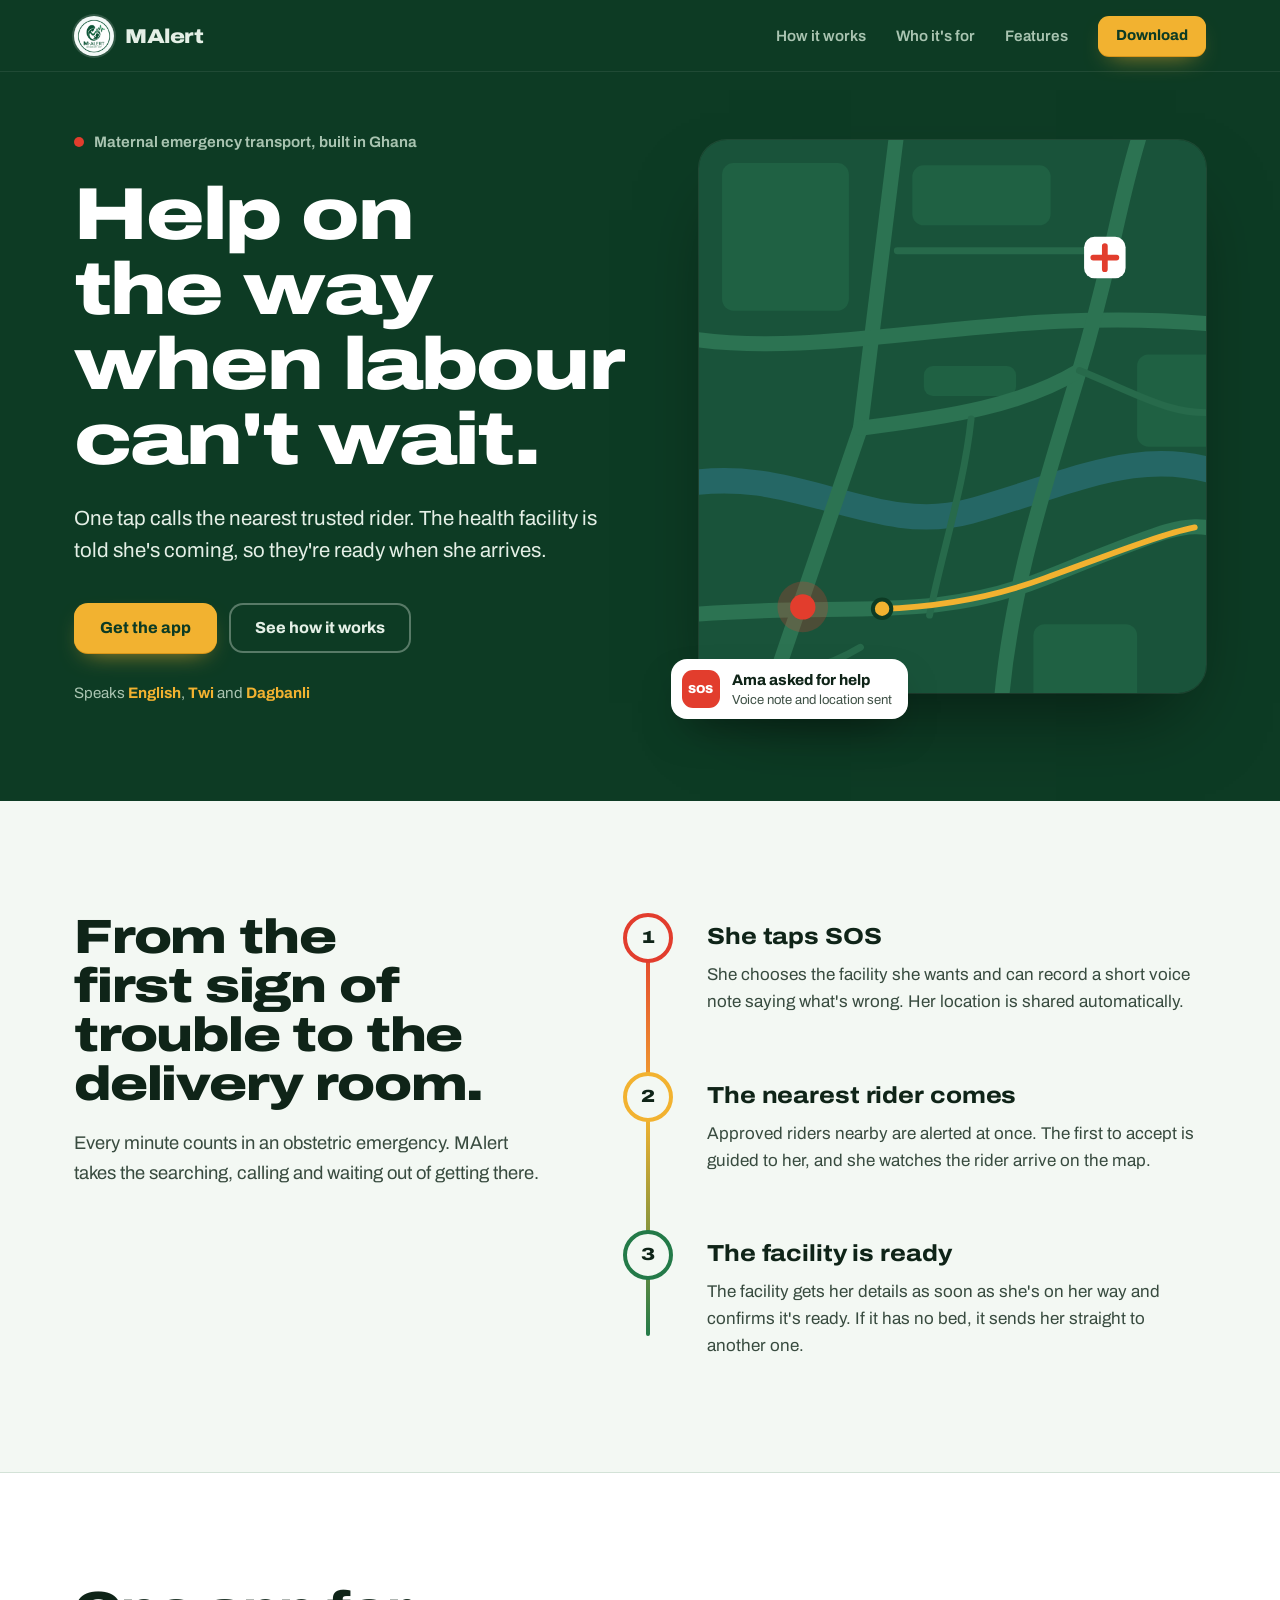
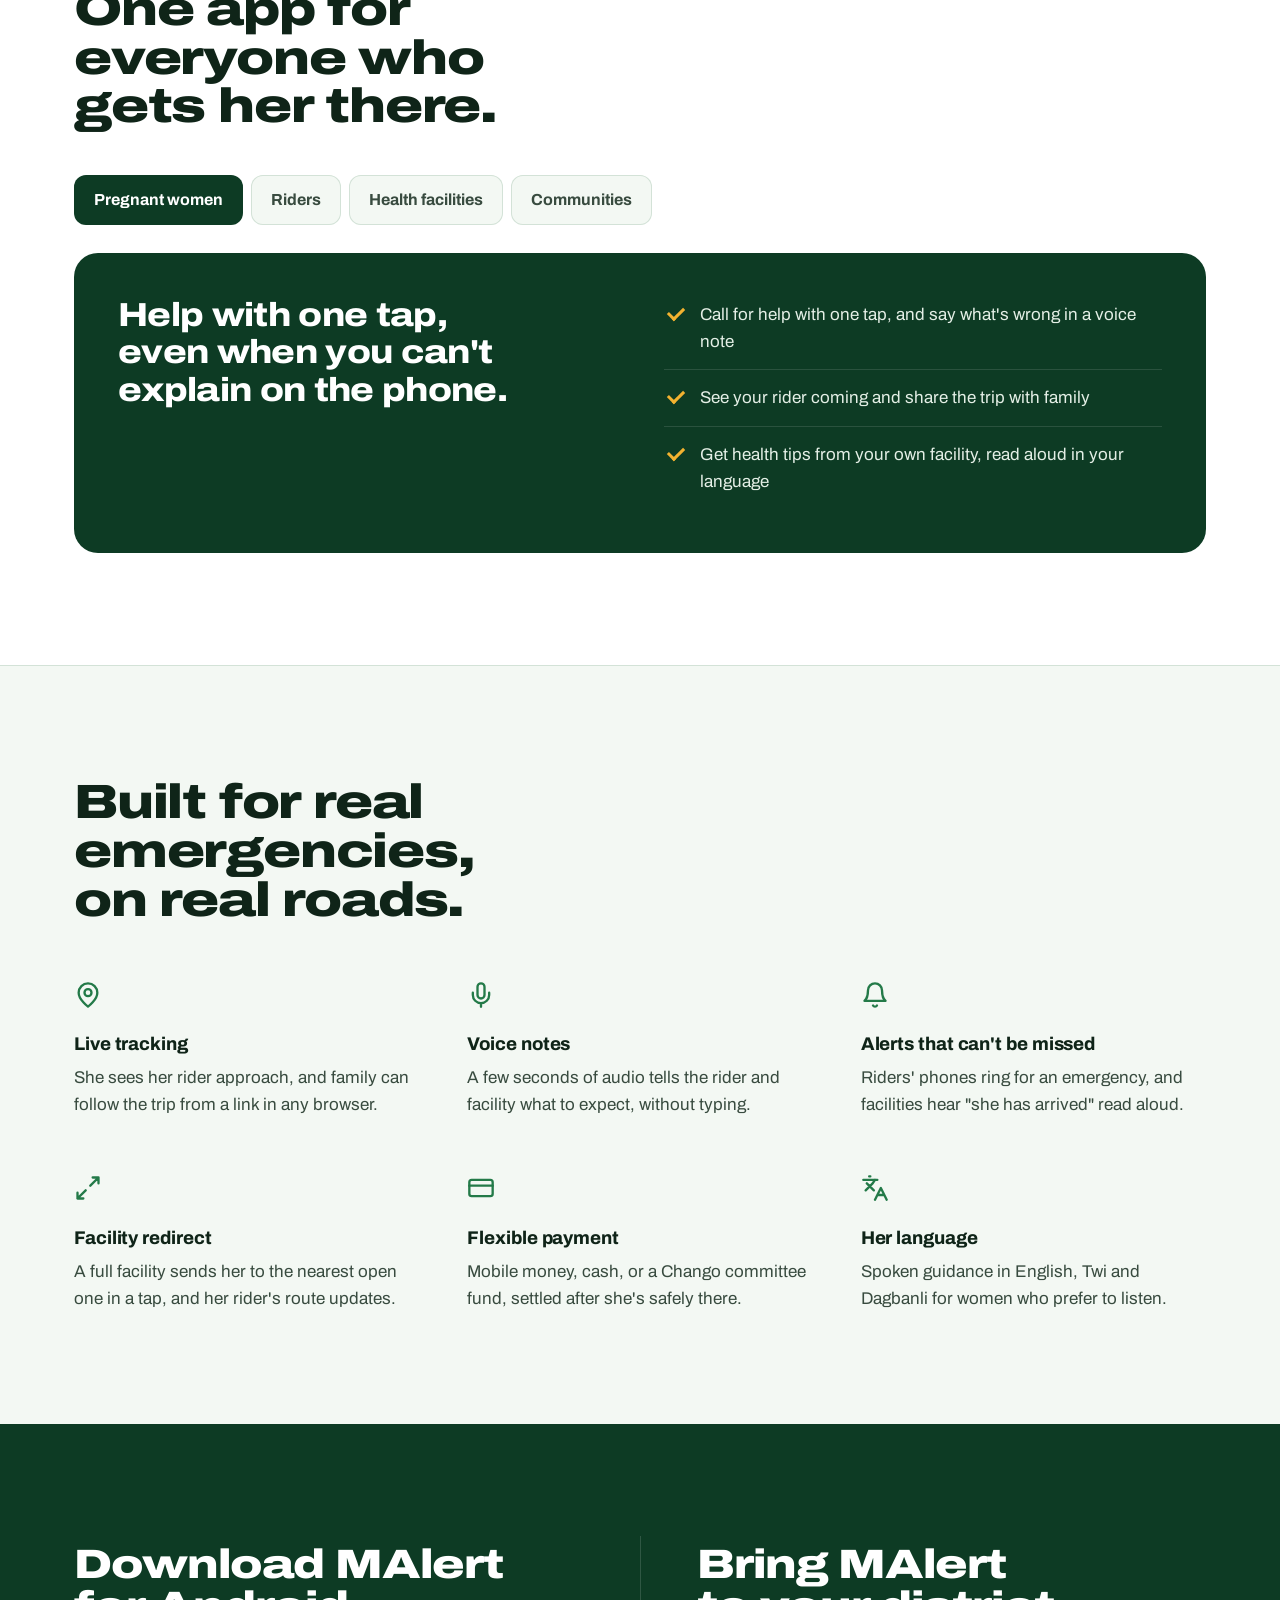
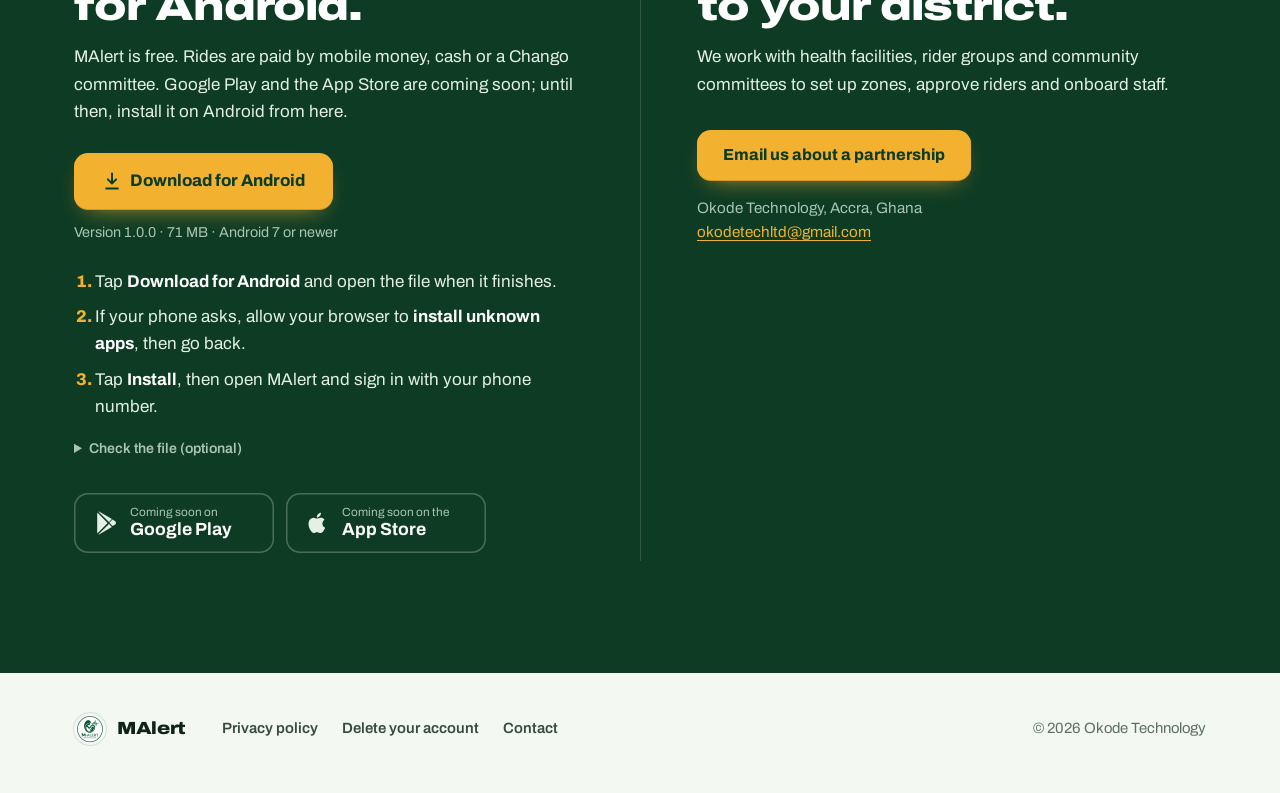
==== commit 6e9cb3fa: "Download MAlert for Android (APK 1.0.0) with install steps and checksum Co-Authored-By: Claude Opus " ====
--- a/index.html
+++ b/index.html
@@ -27,7 +27,7 @@
       <a href="#how">How it works</a>
       <a href="#who">Who it's for</a>
       <a href="#features">Features</a>
-      <a class="btn gold small" href="#download">Get the app</a>
+      <a class="btn gold small" href="#download">Download</a>
     </nav>
   </div>
 </header>
@@ -209,8 +209,22 @@
   <section id="download" class="closing">
     <div class="wrap closing-grid">
       <div class="get">
-        <h2>Coming soon to Android and iPhone.</h2>
-        <p>MAlert is free to download. Rides are paid by mobile money, cash or a Chango committee.</p>
+        <h2>Download MAlert for Android.</h2>
+        <p>MAlert is free. Rides are paid by mobile money, cash or a Chango committee. Google Play and the App Store are coming soon; until then, install it on Android from here.</p>
+        <a class="btn gold dl" href="downloads/malert.apk" download="MAlert-1.0.0.apk">
+          <svg width="20" height="20" viewBox="0 0 24 24" fill="none" stroke="currentColor" stroke-width="2.4" stroke-linecap="round" stroke-linejoin="round" aria-hidden="true"><path d="M12 3v12M7 10l5 5 5-5M5 21h14"/></svg>
+          Download for Android
+        </a>
+        <p class="dl-meta">Version 1.0.0 · 71 MB · Android 7 or newer</p>
+        <ol class="install">
+          <li>Tap <b>Download for Android</b> and open the file when it finishes.</li>
+          <li>If your phone asks, allow your browser to <b>install unknown apps</b>, then go back.</li>
+          <li>Tap <b>Install</b>, then open MAlert and sign in with your phone number.</li>
+        </ol>
+        <details class="checksum">
+          <summary>Check the file (optional)</summary>
+          <p>SHA-256: <code>a1c5a1329625d62ba07ef2e27d8ba541b349434fed647438bda74702157e3edd</code><br>Signed by Okode Technology.</p>
+        </details>
         <div class="stores">
           <span class="store" role="img" aria-label="Coming soon on Google Play">
             <svg width="24" height="24" viewBox="0 0 24 24" fill="currentColor" aria-hidden="true"><path d="M3.6 1.8c-.3.3-.4.7-.4 1.2v18c0 .5.1.9.4 1.2l10-10.2L3.6 1.8Zm11.4 9.1 2.9-2.9L5.4.8c-.4-.2-.8-.3-1.1-.2l10.7 10.3Zm0 2.2L4.3 23.4c.3.1.7 0 1.1-.2l12.5-7.2-2.9-2.9Zm6.3-2.9-2.8-1.6-3.2 3.2 3.2 3.2 2.8-1.6c.9-.5.9-2.7 0-3.2Z"/></svg>
--- a/styles.css
+++ b/styles.css
@@ -274,6 +274,17 @@
 .store small { display: block; font-size: .74rem; color: var(--on-forest-dim); line-height: 1.2; }
 .store b { display: block; font-size: 1.1rem; line-height: 1.25; color: #fff; }
 .partner .btn { margin-top: 32px; }
+.get .dl { margin-top: 28px; min-height: 56px; padding: 0 28px; font-size: 1.05rem; }
+.dl-meta { font-size: .9rem; color: var(--on-forest-dim); }
+.closing p.dl-meta { margin-top: 12px; }
+.install { margin: 24px 0 0; padding-left: 1.3rem; max-width: 32em; color: var(--on-forest); }
+.install li { margin-top: 8px; }
+.install li::marker { color: var(--gold); font-weight: 800; }
+.install b { color: #fff; }
+.checksum { margin-top: 18px; font-size: .88rem; color: var(--on-forest-dim); }
+.checksum summary { cursor: pointer; font-weight: 600; }
+.checksum code { font-size: .78rem; word-break: break-all; color: var(--on-forest); }
+.closing .checksum p { margin-top: 8px; }
 .addr { font-size: .95rem; color: var(--on-forest-dim); }
 .addr a { color: var(--gold); }
 
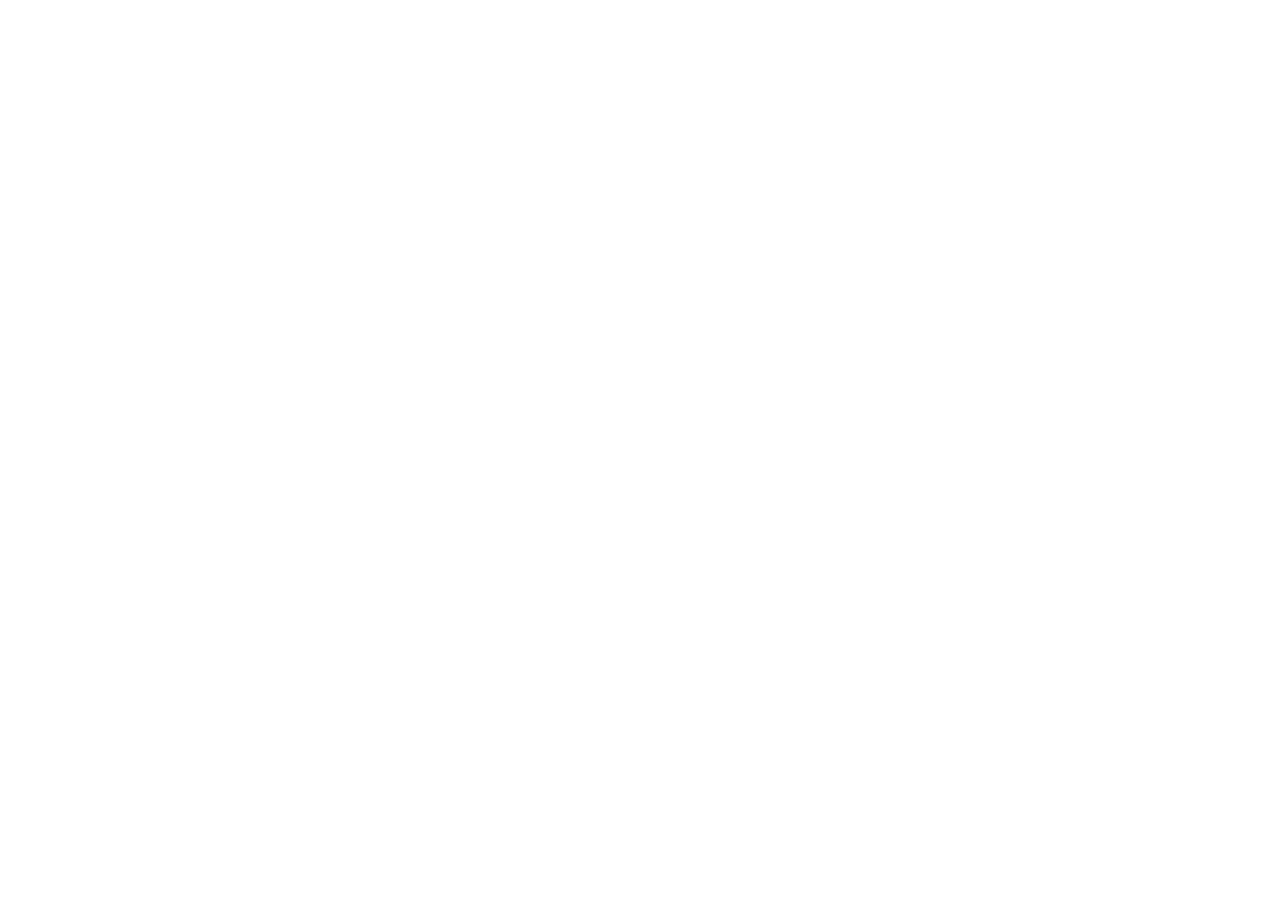
==== commit 1bf79296: "Move the site to Firebase Hosting (malert.web.app) The site lives in public/ and deploys with fireba" ====
--- a/index.html
+++ b/index.html
@@ -3,317 +3,17 @@
 <head>
 <meta charset="utf-8">
 <meta name="viewport" content="width=device-width, initial-scale=1">
-<title>MAlert: Maternal Emergency Transport</title>
-<meta name="description" content="MAlert gets a pregnant woman in an emergency to the right health facility fast: one tap calls the nearest rider, and the facility is ready when she arrives.">
-<meta name="theme-color" content="#0d3b24">
-<meta property="og:title" content="MAlert: help on the way when labour can't wait">
-<meta property="og:description" content="One tap calls the nearest rider. The facility is told she's coming. Built in Ghana for mothers, riders and health facilities.">
-<meta property="og:image" content="logo.png">
-<meta property="og:type" content="website">
-<link rel="icon" href="logo.png" type="image/png">
-<link rel="apple-touch-icon" href="logo.png">
-<link rel="preconnect" href="https://fonts.googleapis.com">
-<link rel="preconnect" href="https://fonts.gstatic.com" crossorigin>
-<link href="https://fonts.googleapis.com/css2?family=Archivo:wdth,wght@62..125,400..900&display=swap" rel="stylesheet">
-<link rel="stylesheet" href="styles.css">
+<title>MAlert has moved</title>
+<meta name="robots" content="noindex">
+<link rel="canonical" href="https://malert.web.app/">
+<script>
+  // Same page on the new address: /malert-site/privacy.html -> malert.web.app/privacy.html
+  var p = location.pathname.replace(/^\/malert-site/, "") || "/";
+  location.replace("https://malert.web.app" + p + location.search + location.hash);
+</script>
+<meta http-equiv="refresh" content="0; url=https://malert.web.app/">
 </head>
-<body class="home">
-<a class="skip" href="#main">Skip to content</a>
-
-<header class="site-header">
-  <div class="wrap">
-    <a class="brand" href="./"><img src="logo.png" alt="" width="40" height="40">MAlert</a>
-    <nav class="nav" aria-label="Main">
-      <a href="#how">How it works</a>
-      <a href="#who">Who it's for</a>
-      <a href="#features">Features</a>
-      <a class="btn gold small" href="#download">Download</a>
-    </nav>
-  </div>
-</header>
-
-<main id="main">
-  <section class="hero">
-    <div class="wrap hero-grid">
-      <div class="hero-copy">
-        <p class="tag"><span class="pulse" aria-hidden="true"></span>Maternal emergency transport, built in Ghana</p>
-        <h1>Help on the way when labour can't wait.</h1>
-        <p class="lede">One tap calls the nearest trusted rider. The health facility is told she's coming, so they're ready when she arrives.</p>
-        <div class="hero-actions">
-          <a class="btn gold" href="#download">Get the app</a>
-          <a class="btn line" href="#how">See how it works</a>
-        </div>
-        <p class="langs">Speaks <b>English</b>, <b>Twi</b> and <b>Dagbanli</b></p>
-      </div>
-
-      <div class="trip" aria-hidden="true">
-        <svg class="map" viewBox="0 0 440 480" preserveAspectRatio="xMidYMid slice">
-          <rect width="440" height="480" class="m-ground"/>
-          <path class="m-water" d="M-20 300 C 80 278, 150 345, 235 322 S 385 262, 460 292"/>
-          <g class="m-block">
-            <rect x="185" y="22" width="120" height="52" rx="10"/>
-            <rect x="20" y="20" width="110" height="128" rx="10"/>
-            <rect x="380" y="186" width="70" height="80" rx="10"/>
-            <rect x="290" y="420" width="90" height="70" rx="10"/>
-            <rect x="195" y="196" width="80" height="26" rx="8"/>
-          </g>
-          <g class="m-road">
-            <path d="M-10 412 C 120 400, 200 420, 300 380 S 420 330, 450 338"/>
-            <path d="M58 490 L 140 250 L 172 -10"/>
-            <path d="M-10 172 C 120 192, 260 142, 450 160"/>
-            <path d="M262 490 C 270 390, 300 300, 330 200 S 362 60, 384 -10"/>
-            <path d="M140 250 C 220 240, 280 230, 330 200"/>
-          </g>
-          <g class="m-lane">
-            <path d="M0 470 C 60 460, 90 470, 140 440"/>
-            <path d="M330 200 C 380 220, 410 240, 450 236"/>
-            <path d="M200 412 C 210 360, 230 300, 236 242"/>
-            <path d="M172 96 L 340 96"/>
-          </g>
-          <path class="route route-rider" pathLength="1" d="M430 336 C 400 342, 350 362, 300 380 C 230 406, 160 410, 90 405"/>
-          <path class="route route-trip" pathLength="1" d="M90 405 L 140 250 C 220 240, 280 230, 330 200 C 342 170, 348 140, 352 120"/>
-          <g class="pin-her">
-            <circle class="halo" cx="90" cy="405" r="22"/>
-            <circle cx="90" cy="405" r="11"/>
-          </g>
-          <path id="ride" fill="none" d="M430 336 C 400 342, 350 362, 300 380 C 230 406, 160 410, 90 405 L 140 250 C 220 240, 280 230, 330 200 C 342 170, 348 140, 352 120"/>
-          <g class="pin-rider">
-            <circle id="rider" cx="352" cy="120" r="8"/>
-          </g>
-          <g class="pin-facility">
-            <rect x="334" y="84" width="36" height="36" rx="9"/>
-            <path d="M352 92 v20 M342 102 h20"/>
-          </g>
-        </svg>
-
-        <div class="chip chip-sos"><span class="sos-dot">SOS</span><span><b>Ama asked for help</b>Voice note and location sent</span></div>
-        <div class="chip chip-rider"><span class="ico">
-          <svg width="18" height="18" viewBox="0 0 24 24" fill="none" stroke="currentColor" stroke-width="2.2" stroke-linecap="round" stroke-linejoin="round"><circle cx="5.5" cy="17.5" r="3.5"/><circle cx="18.5" cy="17.5" r="3.5"/><path d="M15 6h2l3 7.5M5.5 17.5 9 10h5l4.5 7.5M12 6h3"/></svg>
-        </span><span><b>Kwame is 4 min away</b>Accepted the emergency</span></div>
-        <div class="chip chip-facility"><span class="ico ok">
-          <svg width="18" height="18" viewBox="0 0 24 24" fill="none" stroke="currentColor" stroke-width="2.6" stroke-linecap="round" stroke-linejoin="round"><path d="M20 6 9 17l-5-5"/></svg>
-        </span><span><b>Ridge Hospital is ready</b>A bed is waiting for her</span></div>
-      </div>
-    </div>
-  </section>
-
-  <section id="how" class="how">
-    <div class="wrap how-grid">
-      <div class="how-head">
-        <h2>From the first sign of trouble to the delivery room.</h2>
-        <p>Every minute counts in an obstetric emergency. MAlert takes the searching, calling and waiting out of getting there.</p>
-      </div>
-      <ol class="stops">
-        <li class="stop">
-          <span class="marker sos" aria-hidden="true"></span>
-          <h3>She taps SOS</h3>
-          <p>She chooses the facility she wants and can record a short voice note saying what's wrong. Her location is shared automatically.</p>
-        </li>
-        <li class="stop">
-          <span class="marker rider" aria-hidden="true"></span>
-          <h3>The nearest rider comes</h3>
-          <p>Approved riders nearby are alerted at once. The first to accept is guided to her, and she watches the rider arrive on the map.</p>
-        </li>
-        <li class="stop">
-          <span class="marker facility" aria-hidden="true"></span>
-          <h3>The facility is ready</h3>
-          <p>The facility gets her details as soon as she's on her way and confirms it's ready. If it has no bed, it sends her straight to another one.</p>
-        </li>
-      </ol>
-    </div>
-  </section>
-
-  <section id="who" class="who">
-    <div class="wrap">
-      <h2>One app for everyone who gets her there.</h2>
-      <div class="tabs" role="tablist" aria-label="Who MAlert is for">
-        <button role="tab" id="t-women" aria-controls="p-women" aria-selected="true">Pregnant women</button>
-        <button role="tab" id="t-riders" aria-controls="p-riders" aria-selected="false" tabindex="-1">Riders</button>
-        <button role="tab" id="t-facilities" aria-controls="p-facilities" aria-selected="false" tabindex="-1">Health facilities</button>
-        <button role="tab" id="t-communities" aria-controls="p-communities" aria-selected="false" tabindex="-1">Communities</button>
-      </div>
-
-      <div class="panel" role="tabpanel" id="p-women" aria-labelledby="t-women">
-        <p class="panel-lead">Help with one tap, even when you can't explain on the phone.</p>
-        <ul>
-          <li>Call for help with one tap, and say what's wrong in a voice note</li>
-          <li>See your rider coming and share the trip with family</li>
-          <li>Get health tips from your own facility, read aloud in your language</li>
-        </ul>
-      </div>
-      <div class="panel" role="tabpanel" id="p-riders" aria-labelledby="t-riders">
-        <p class="panel-lead">Emergencies that ring like a call, and pay for every trip.</p>
-        <ul>
-          <li>Emergency alerts that ring like a phone call, so none is missed</li>
-          <li>The route to her, then on to the facility, on the map</li>
-          <li>Get paid for every completed trip, with your earnings in one place</li>
-        </ul>
-      </div>
-      <div class="panel" role="tabpanel" id="p-facilities" aria-labelledby="t-facilities">
-        <p class="panel-lead">Know who's coming before she reaches the door.</p>
-        <ul>
-          <li>See who is coming, how far away she is, and what's wrong</li>
-          <li>Mark ready, or redirect her to another facility when you're full</li>
-          <li>Follow up your patients with visits, check-ins and audio tips</li>
-        </ul>
-      </div>
-      <div class="panel" role="tabpanel" id="p-communities" aria-labelledby="t-communities">
-        <p class="panel-lead">Committees and zone managers keep every ride covered.</p>
-        <ul>
-          <li>Chango committees cover rides for the women they enrol</li>
-          <li>Zone managers approve riders and step in when no one accepts</li>
-          <li>Clear records of every trip and payment</li>
-        </ul>
-      </div>
-    </div>
-  </section>
-
-  <section id="features" class="features-sec">
-    <div class="wrap">
-      <h2>Built for real emergencies, on real roads.</h2>
-      <div class="features">
-        <div class="feature">
-          <svg width="24" height="24" viewBox="0 0 24 24" fill="none" stroke="currentColor" stroke-width="2" stroke-linecap="round" stroke-linejoin="round" aria-hidden="true"><path d="M20 10c0 6-8 12-8 12s-8-6-8-12a8 8 0 0 1 16 0Z"/><circle cx="12" cy="10" r="3"/></svg>
-          <h3>Live tracking</h3>
-          <p>She sees her rider approach, and family can follow the trip from a link in any browser.</p>
-        </div>
-        <div class="feature">
-          <svg width="24" height="24" viewBox="0 0 24 24" fill="none" stroke="currentColor" stroke-width="2" stroke-linecap="round" stroke-linejoin="round" aria-hidden="true"><path d="M12 2a3 3 0 0 0-3 3v7a3 3 0 0 0 6 0V5a3 3 0 0 0-3-3Z"/><path d="M19 10v2a7 7 0 0 1-14 0v-2M12 19v3"/></svg>
-          <h3>Voice notes</h3>
-          <p>A few seconds of audio tells the rider and facility what to expect, without typing.</p>
-        </div>
-        <div class="feature">
-          <svg width="24" height="24" viewBox="0 0 24 24" fill="none" stroke="currentColor" stroke-width="2" stroke-linecap="round" stroke-linejoin="round" aria-hidden="true"><path d="M6 8a6 6 0 0 1 12 0c0 7 3 9 3 9H3s3-2 3-9M10.3 21a1.94 1.94 0 0 0 3.4 0"/></svg>
-          <h3>Alerts that can't be missed</h3>
-          <p>Riders' phones ring for an emergency, and facilities hear "she has arrived" read aloud.</p>
-        </div>
-        <div class="feature">
-          <svg width="24" height="24" viewBox="0 0 24 24" fill="none" stroke="currentColor" stroke-width="2" stroke-linecap="round" stroke-linejoin="round" aria-hidden="true"><path d="M16 3h5v5M21 3l-7 7M8 21H3v-5M3 21l7-7"/></svg>
-          <h3>Facility redirect</h3>
-          <p>A full facility sends her to the nearest open one in a tap, and her rider's route updates.</p>
-        </div>
-        <div class="feature">
-          <svg width="24" height="24" viewBox="0 0 24 24" fill="none" stroke="currentColor" stroke-width="2" stroke-linecap="round" stroke-linejoin="round" aria-hidden="true"><rect x="2" y="5" width="20" height="14" rx="2"/><path d="M2 10h20"/></svg>
-          <h3>Flexible payment</h3>
-          <p>Mobile money, cash, or a Chango committee fund, settled after she's safely there.</p>
-        </div>
-        <div class="feature">
-          <svg width="24" height="24" viewBox="0 0 24 24" fill="none" stroke="currentColor" stroke-width="2" stroke-linecap="round" stroke-linejoin="round" aria-hidden="true"><path d="m5 8 6 6M4 14l6-6 2-3M2 5h12M7 2h1M22 22l-5-10-5 10M14 18h6"/></svg>
-          <h3>Her language</h3>
-          <p>Spoken guidance in English, Twi and Dagbanli for women who prefer to listen.</p>
-        </div>
-      </div>
-    </div>
-  </section>
-
-  <section id="download" class="closing">
-    <div class="wrap closing-grid">
-      <div class="get">
-        <h2>Download MAlert for Android.</h2>
-        <p>MAlert is free. Rides are paid by mobile money, cash or a Chango committee. Google Play and the App Store are coming soon; until then, install it on Android from here.</p>
-        <a class="btn gold dl" href="downloads/malert.apk" download="MAlert-1.0.0.apk">
-          <svg width="20" height="20" viewBox="0 0 24 24" fill="none" stroke="currentColor" stroke-width="2.4" stroke-linecap="round" stroke-linejoin="round" aria-hidden="true"><path d="M12 3v12M7 10l5 5 5-5M5 21h14"/></svg>
-          Download for Android
-        </a>
-        <p class="dl-meta">Version 1.0.0 · 71 MB · Android 7 or newer</p>
-        <ol class="install">
-          <li>Tap <b>Download for Android</b> and open the file when it finishes.</li>
-          <li>If your phone asks, allow your browser to <b>install unknown apps</b>, then go back.</li>
-          <li>Tap <b>Install</b>, then open MAlert and sign in with your phone number.</li>
-        </ol>
-        <details class="checksum">
-          <summary>Check the file (optional)</summary>
-          <p>SHA-256: <code>a1c5a1329625d62ba07ef2e27d8ba541b349434fed647438bda74702157e3edd</code><br>Signed by Okode Technology.</p>
-        </details>
-        <div class="stores">
-          <span class="store" role="img" aria-label="Coming soon on Google Play">
-            <svg width="24" height="24" viewBox="0 0 24 24" fill="currentColor" aria-hidden="true"><path d="M3.6 1.8c-.3.3-.4.7-.4 1.2v18c0 .5.1.9.4 1.2l10-10.2L3.6 1.8Zm11.4 9.1 2.9-2.9L5.4.8c-.4-.2-.8-.3-1.1-.2l10.7 10.3Zm0 2.2L4.3 23.4c.3.1.7 0 1.1-.2l12.5-7.2-2.9-2.9Zm6.3-2.9-2.8-1.6-3.2 3.2 3.2 3.2 2.8-1.6c.9-.5.9-2.7 0-3.2Z"/></svg>
-            <span><small>Coming soon on</small><b>Google Play</b></span>
-          </span>
-          <span class="store" role="img" aria-label="Coming soon on the App Store">
-            <svg width="24" height="24" viewBox="0 0 24 24" fill="currentColor" aria-hidden="true"><path d="M16.4 12.6c0-2.6 2.1-3.8 2.2-3.9-1.2-1.8-3.1-2-3.7-2-1.6-.2-3.1.9-3.9.9-.8 0-2.1-.9-3.4-.9-1.7 0-3.3 1-4.2 2.6-1.8 3.1-.5 7.7 1.3 10.2.9 1.2 1.9 2.6 3.2 2.6 1.3-.1 1.8-.8 3.3-.8 1.6 0 2 .8 3.4.8 1.4 0 2.3-1.3 3.1-2.5 1-1.4 1.4-2.8 1.4-2.9-.1 0-2.7-1-2.7-4.1ZM13.9 4.9c.7-.9 1.2-2 1-3.2-1 0-2.3.7-3 1.6-.7.8-1.2 2-1.1 3.1 1.2.1 2.4-.6 3.1-1.5Z"/></svg>
-            <span><small>Coming soon on the</small><b>App Store</b></span>
-          </span>
-        </div>
-      </div>
-      <div id="contact" class="partner">
-        <h2>Bring MAlert to your district.</h2>
-        <p>We work with health facilities, rider groups and community committees to set up zones, approve riders and onboard staff.</p>
-        <a class="btn gold" href="mailto:okodetechltd@gmail.com?subject=MAlert%20partnership">Email us about a partnership</a>
-        <p class="addr">Okode Technology, Accra, Ghana<br><a href="mailto:okodetechltd@gmail.com">okodetechltd@gmail.com</a></p>
-      </div>
-    </div>
-  </section>
-</main>
-
-<footer>
-  <div class="wrap">
-    <a class="brand" href="./"><img src="logo.png" alt="" width="32" height="32">MAlert</a>
-    <nav aria-label="Legal">
-      <a href="privacy.html">Privacy policy</a>
-      <a href="delete-account.html">Delete your account</a>
-      <a href="mailto:okodetechltd@gmail.com">Contact</a>
-    </nav>
-    <span class="copy">© 2026 Okode Technology</span>
-  </div>
-</footer>
-
-<script>
-(function () {
-  // One clock drives the trip: the rider's route draws to her, a short pickup pause,
-  // then her route draws on to the facility. Chips appear as each step happens.
-  var trip = document.querySelector('.trip'), path = document.getElementById('ride'), dot = document.getElementById('rider');
-  if (!trip || !path || !path.getTotalLength) return;
-  if (window.matchMedia('(prefers-reduced-motion: reduce)').matches) return;
-  var leg1 = trip.querySelector('.route-rider'), leg2 = trip.querySelector('.route-trip');
-  var chips = [[0, '.chip-sos'], [.42, '.chip-rider'], [.98, '.chip-facility']].map(function (c) { return [c[0], trip.querySelector(c[1])]; });
-  var len = path.getTotalLength(), SPLIT = .44, start = null, delay = 500, dur = 4600;
-  function ease(t) { return t < .5 ? 2 * t * t : 1 - Math.pow(-2 * t + 2, 2) / 2; }
-  function at(p) { // 0-40% of the time: to her; 40-50%: pickup; 50-100%: to the facility
-    if (p < .4) return SPLIT * ease(p / .4);
-    if (p < .5) return SPLIT;
-    return SPLIT + (1 - SPLIT) * ease((p - .5) / .5);
-  }
-  function render(p) {
-    var f = at(p), pt = path.getPointAtLength(f * len);
-    dot.setAttribute('cx', pt.x); dot.setAttribute('cy', pt.y);
-    leg1.style.strokeDashoffset = 1 - Math.min(f / SPLIT, 1);
-    leg2.style.strokeDashoffset = 1 - Math.max((f - SPLIT) / (1 - SPLIT), 0);
-    chips.forEach(function (c) { if (c[1]) c[1].classList.toggle('on', p >= c[0]); });
-  }
-  trip.classList.add('play');
-  render(0);
-  function tick(now) {
-    if (start === null) start = now;
-    var p = Math.min(Math.max((now - start - delay) / dur, 0), 1);
-    render(p);
-    if (p < 1) requestAnimationFrame(tick);
-  }
-  requestAnimationFrame(function () { requestAnimationFrame(tick); });
-})();
-(function () {
-  var tabs = Array.prototype.slice.call(document.querySelectorAll('[role="tab"]'));
-  if (!tabs.length) return;
-  function select(tab, focus) {
-    tabs.forEach(function (t) {
-      var on = t === tab;
-      t.setAttribute('aria-selected', on);
-      t.tabIndex = on ? 0 : -1;
-      document.getElementById(t.getAttribute('aria-controls')).hidden = !on;
-    });
-    if (focus) tab.focus();
-  }
-  tabs.forEach(function (t, i) {
-    t.addEventListener('click', function () { select(t); });
-    t.addEventListener('keydown', function (e) {
-      var n = e.key === 'ArrowRight' ? 1 : e.key === 'ArrowLeft' ? -1 : 0;
-      if (!n) return;
-      e.preventDefault();
-      select(tabs[(i + n + tabs.length) % tabs.length], true);
-    });
-  });
-  select(tabs[0]);
-})();
-</script>
+<body style="font-family:system-ui,sans-serif;padding:24px">
+<p>MAlert has moved to <a href="https://malert.web.app/">malert.web.app</a>.</p>
 </body>
 </html>
